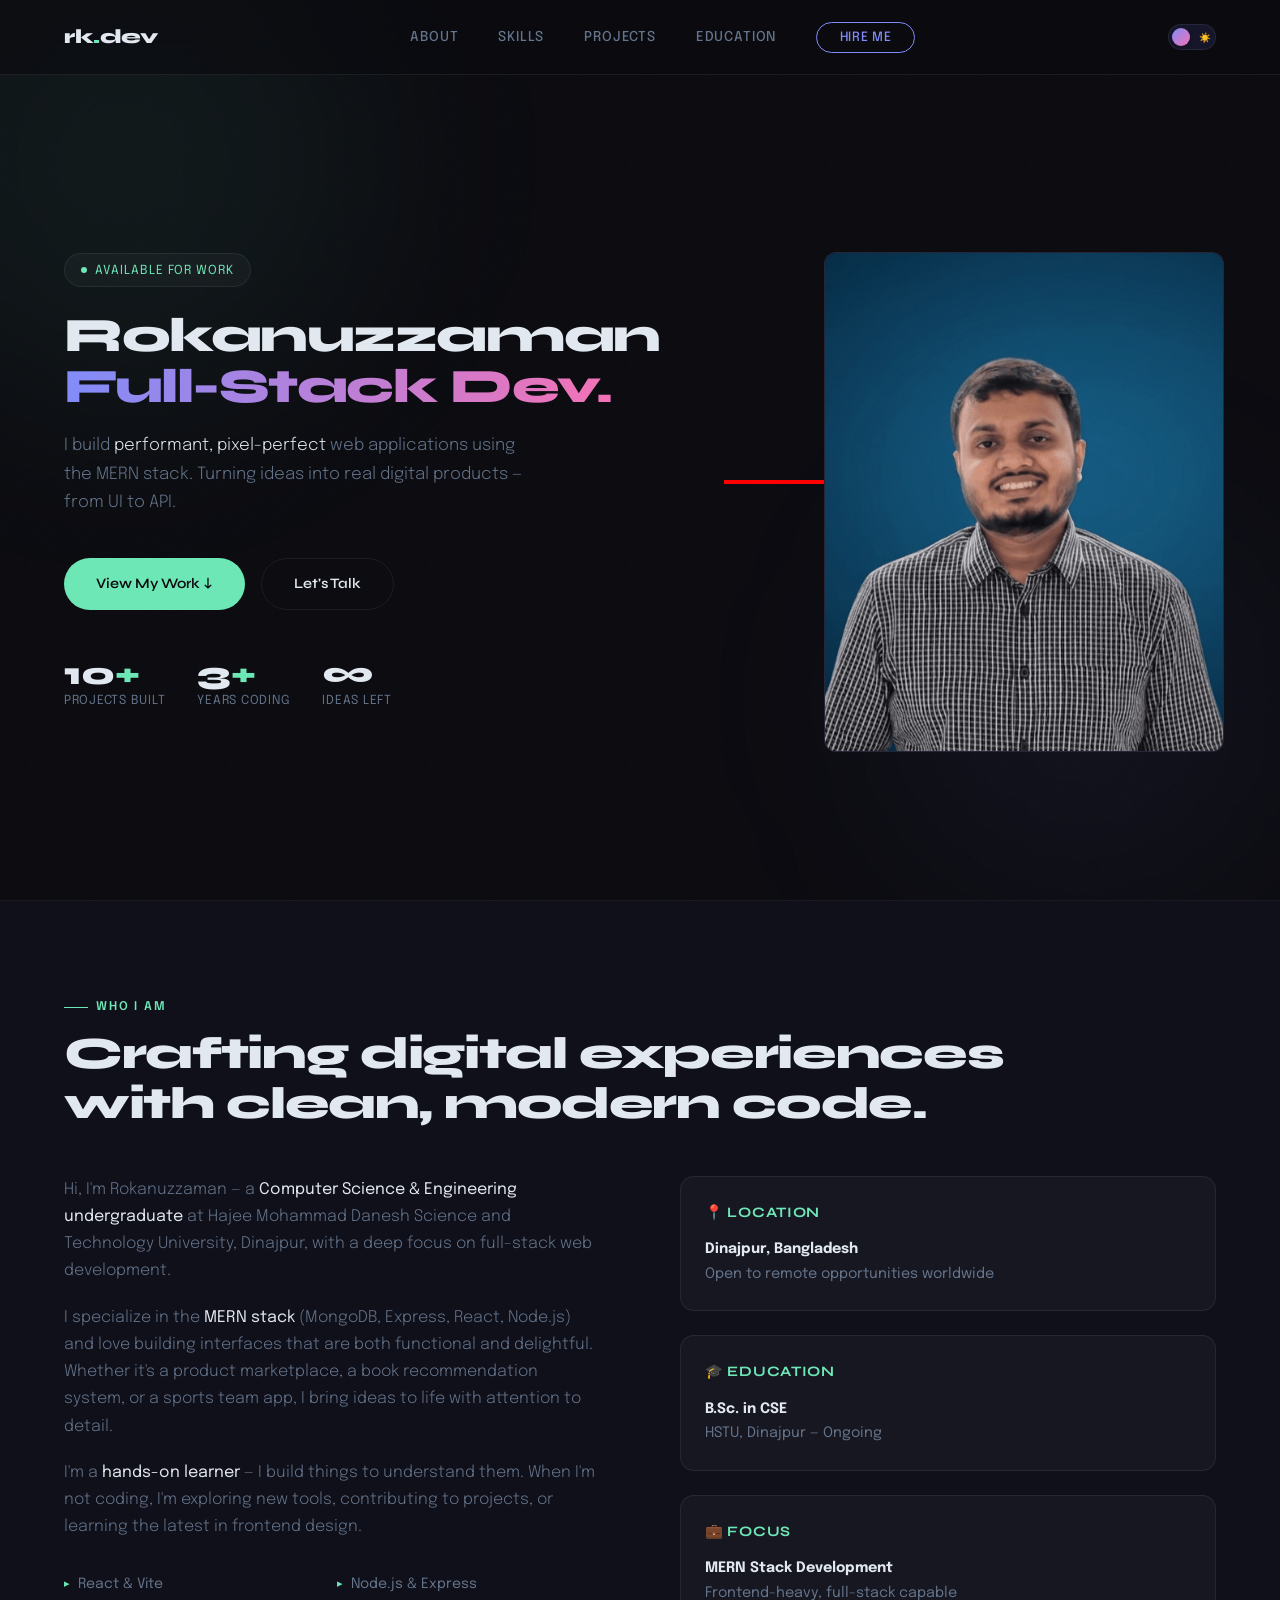
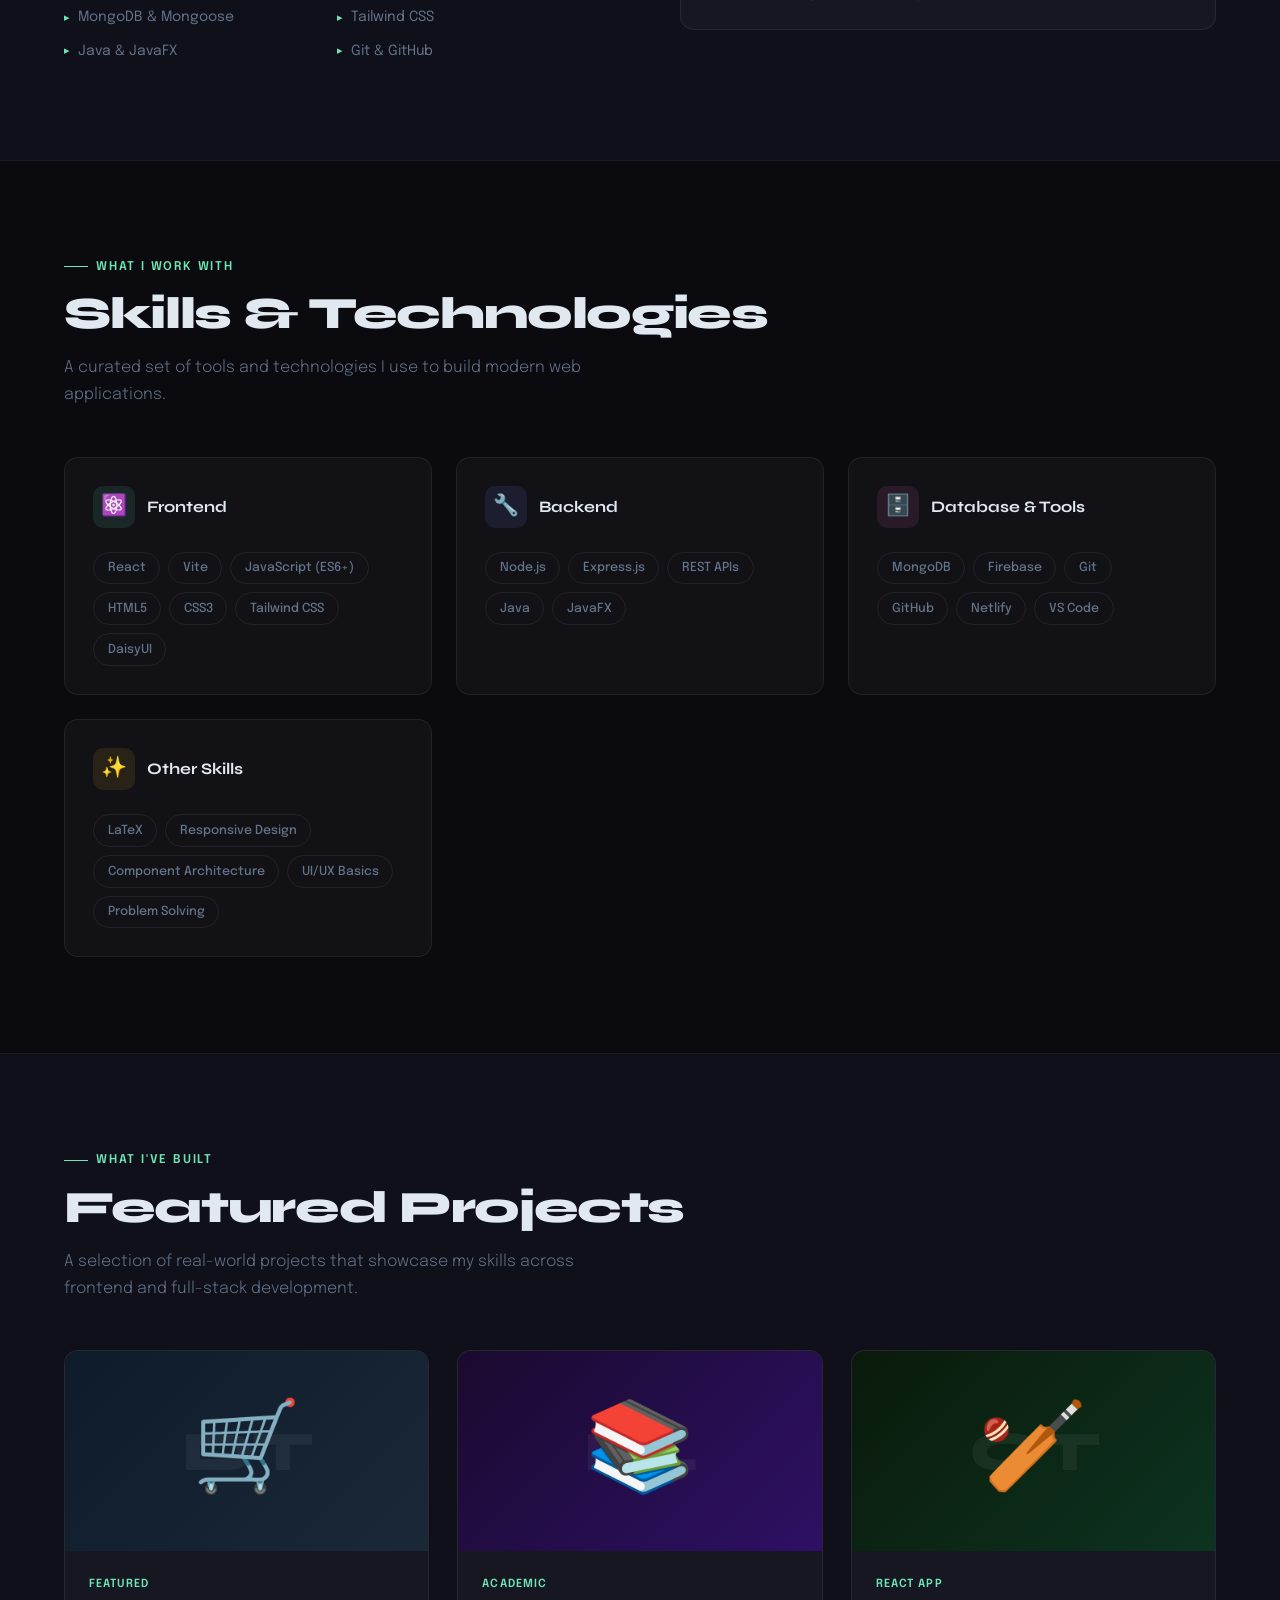
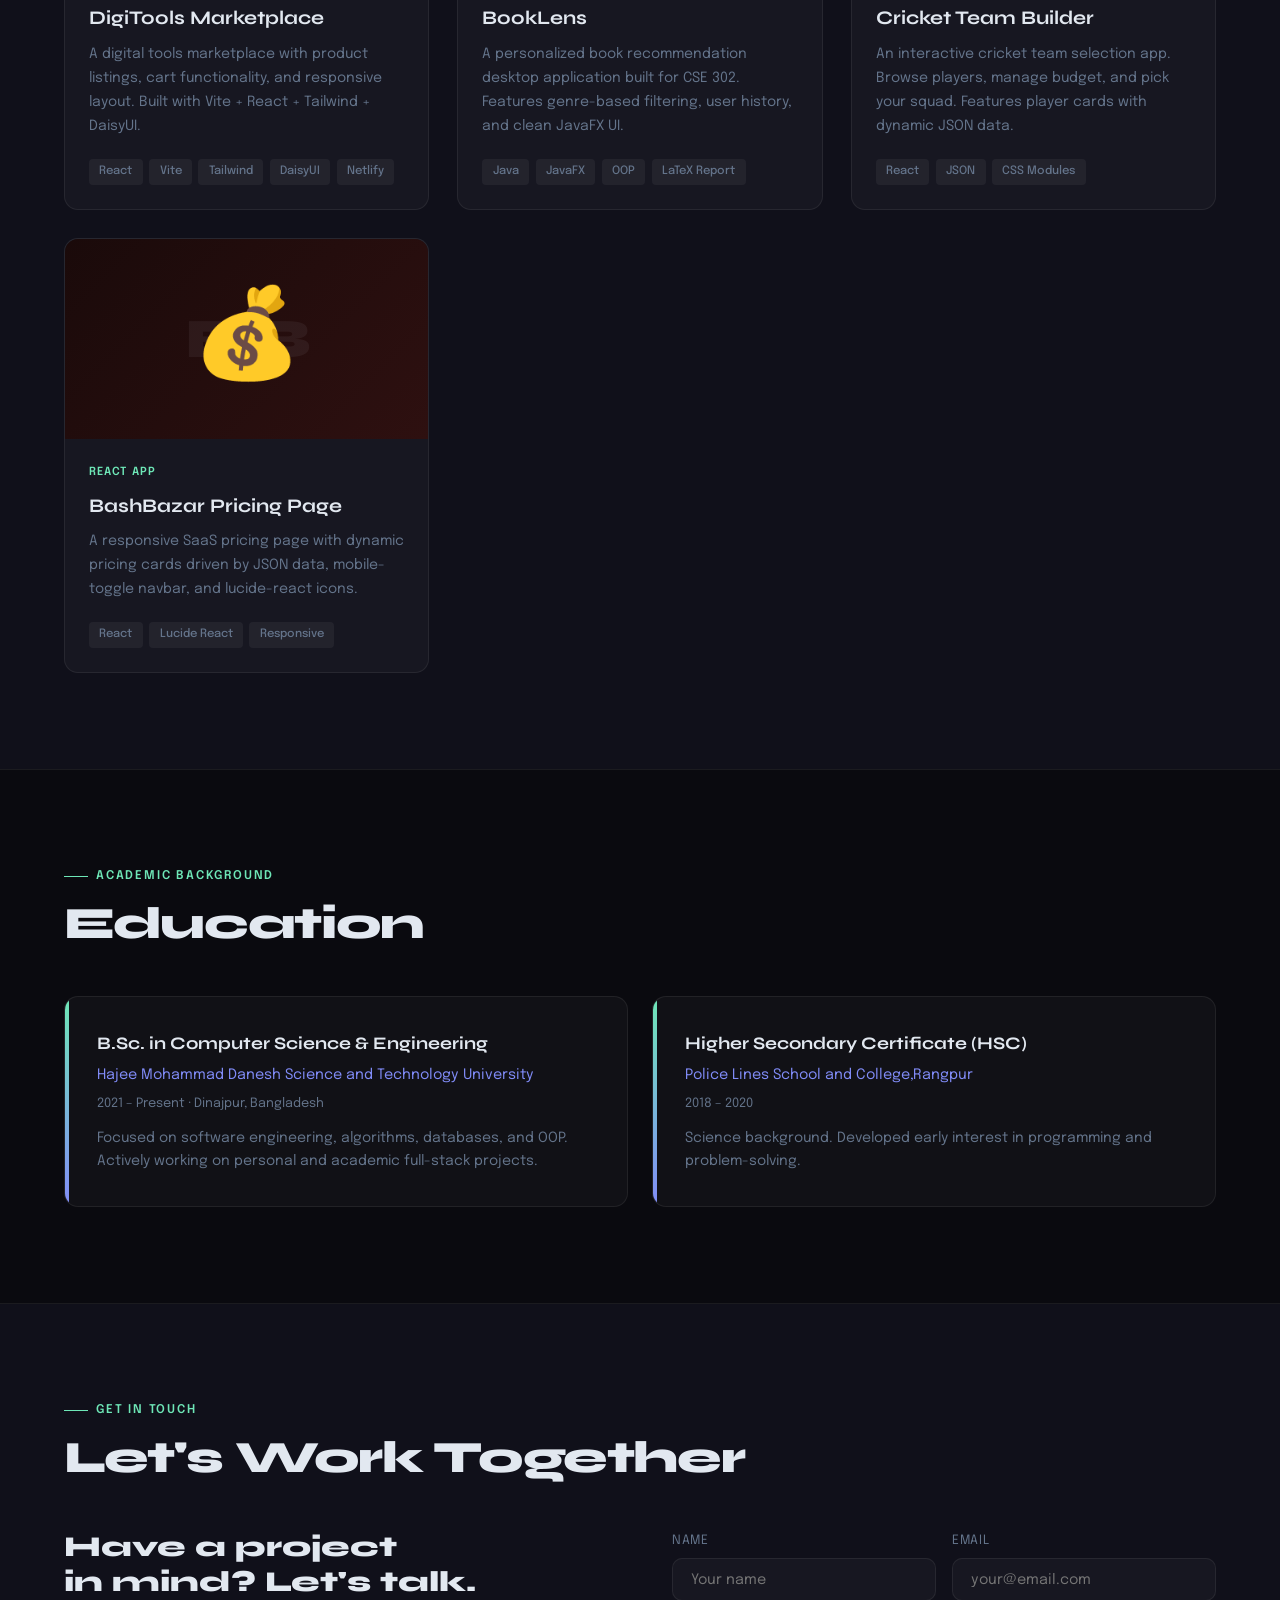
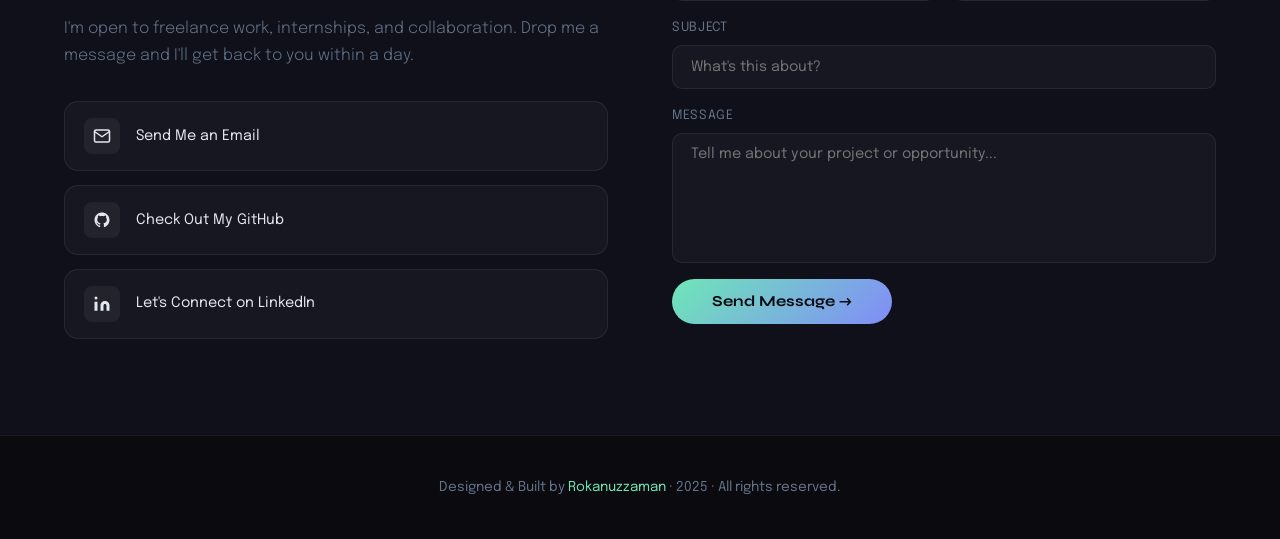
==== index.html @ 0a0a61f9 "project card update and implement live link" ====
<!DOCTYPE html>
<html lang="en">

<head>
  <meta charset="UTF-8" />
  <meta name="viewport" content="width=device-width, initial-scale=1.0" />
  <title>Rokanuzzaman | Full-Stack Developer</title>
  <link
    href="https://fonts.googleapis.com/css2?family=Syne:wght@400;600;700;800&family=Epilogue:ital,wght@0,300;0,400;0,500;1,300&display=swap"
    rel="stylesheet" />
  <link rel="stylesheet" href="./style/style.css">

</head>

<body>


  <!-- NAV -->
  <nav id="nav">
    <div class="logo">rk<span>.</span>dev</div>
    <ul class="nav-links">
      <li><a href="#about">About</a></li>
      <li><a href="#skills">Skills</a></li>
      <li><a href="#projects">Projects</a></li>
      <li><a href="#education">Education</a></li>
      <li><a href="#contact" class="nav-cta">Hire Me</a></li>
    </ul>
    <div style="display:flex;align-items:center;gap:1rem;">
      <button id="themeToggle" title="Toggle theme" aria-label="Toggle light/dark theme">
        <span class="toggle-icon moon">🌙</span>
        <span class="toggle-icon sun">☀️</span>
        <span class="toggle-thumb"></span>
      </button>
      <div class="hamburger" id="hamburger">
        <span></span><span></span><span></span>
      </div>
    </div>
  </nav>

  <!-- MOBILE MENU -->
  <div class="mobile-menu" id="mobileMenu">
    <a href="#about" class="menu-link">About</a>
    <a href="#skills" class="menu-link">Skills</a>
    <a href="#projects" class="menu-link">Projects</a>
    <a href="#education" class="menu-link">Education</a>
    <a href="#contact" class="menu-link">Contact</a>
  </div>

  <!-- HERO -->
  <section id="hero">
    <div class="glow glow-1"></div>
    <div class="glow glow-2"></div>
    <div class="hero-grid">
      <div class="hero-content">
        <div class="hero-tag"><span class="dot"></span> Available for Work</div>
        <h1 class="hero-name">
          Rokanuzzaman<br>
          <span class="line2">Full-Stack Dev.</span>
        </h1>
        <p class="hero-sub">
          I build <em>performant, pixel-perfect</em> web applications using the MERN stack.
          Turning ideas into real digital products — from UI to API.
        </p>
        <div class="hero-actions">
          <a href="#projects" class="btn btn-primary">View My Work ↓</a>
          <a href="#contact" class="btn btn-outline">Let's Talk</a>
        </div>
        <div class="hero-stats">
          <div class="stat">
            <div class="stat-num">10<span>+</span></div>
            <div class="stat-label">Projects Built</div>
          </div>
          <div class="stat">
            <div class="stat-num">3<span>+</span></div>
            <div class="stat-label">Years Coding</div>
          </div>
          <div class="stat">
            <div class="stat-num">∞</div>
            <div class="stat-label">Ideas Left</div>
          </div>
        </div>
      </div>

      <div class="hero-visual" style="border: 2px solid red; ">
        <div class="hero-badge"
          style="animation:float 3s .5s ease-in-out infinite; padding:0; overflow:hidden; width:400px; height:500px;">
          <img style="width:100%; height:100%; object-fit:cover; display:block;" src="./image/Gitprofile (4).png"
            alt="My photo">
        </div>
      </div>
  </section>
  <div class="divider"></div>

  <!-- ABOUT -->
  <section id="about">
    <div class="section-inner">
      <div class="section-label">Who I Am</div>
      <h2 class="section-title">Crafting digital experiences<br>with clean, modern code.</h2>
      <div class="about-grid reveal">
        <div class="about-text">
          <p>
            Hi, I'm Rokanuzzaman — a <em>Computer Science & Engineering undergraduate</em> at Hajee Mohammad Danesh
            Science and Technology University, Dinajpur, with a deep focus on full-stack web development.
          </p>
          <p>
            I specialize in the <em>MERN stack</em> (MongoDB, Express, React, Node.js) and love building interfaces that
            are both functional and delightful. Whether it's a product marketplace, a book recommendation system, or a
            sports team app, I bring ideas to life with attention to detail.
          </p>
          <p>
            I'm a <em>hands-on learner</em> — I build things to understand them. When I'm not coding, I'm exploring new
            tools, contributing to projects, or learning the latest in frontend design.
          </p>
          <ul class="about-list">
            <li>React & Vite</li>
            <li>Node.js & Express</li>
            <li>MongoDB & Mongoose</li>
            <li>Tailwind CSS</li>
            <li>Java & JavaFX</li>
            <li>Git & GitHub</li>
          </ul>
        </div>
        <div class="about-right">
          <div class="info-card">
            <h4>📍 Location</h4>
            <p><strong>Dinajpur, Bangladesh</strong><br>Open to remote opportunities worldwide</p>
          </div>
          <div class="info-card">
            <h4>🎓 Education</h4>
            <p><strong>B.Sc. in CSE</strong><br>HSTU, Dinajpur — Ongoing</p>
          </div>
          <div class="info-card">
            <h4>💼 Focus</h4>
            <p><strong>MERN Stack Development</strong><br>Frontend-heavy, full-stack capable</p>
          </div>
        </div>
      </div>
    </div>
  </section>
  <div class="divider"></div>

  <!-- SKILLS -->
  <section id="skills">
    <div class="section-inner">
      <div class="section-label">What I Work With</div>
      <h2 class="section-title">Skills & Technologies</h2>
      <p class="section-desc">A curated set of tools and technologies I use to build modern web applications.</p>
      <div class="skills-grid reveal">
        <div class="skill-group">
          <div class="skill-group-head">
            <div class="skill-icon" style="background:rgba(110,231,183,.1)">⚛️</div>
            <h3>Frontend</h3>
          </div>
          <div class="skill-tags">
            <span class="skill-tag">React</span>
            <span class="skill-tag">Vite</span>
            <span class="skill-tag">JavaScript (ES6+)</span>
            <span class="skill-tag">HTML5</span>
            <span class="skill-tag">CSS3</span>
            <span class="skill-tag">Tailwind CSS</span>
            <span class="skill-tag">DaisyUI</span>
          </div>
        </div>
        <div class="skill-group">
          <div class="skill-group-head">
            <div class="skill-icon" style="background:rgba(129,140,248,.1)">🔧</div>
            <h3>Backend</h3>
          </div>
          <div class="skill-tags">
            <span class="skill-tag">Node.js</span>
            <span class="skill-tag">Express.js</span>
            <span class="skill-tag">REST APIs</span>
            <span class="skill-tag">Java</span>
            <span class="skill-tag">JavaFX</span>
          </div>
        </div>
        <div class="skill-group">
          <div class="skill-group-head">
            <div class="skill-icon" style="background:rgba(244,114,182,.1)">🗄️</div>
            <h3>Database & Tools</h3>
          </div>
          <div class="skill-tags">
            <span class="skill-tag">MongoDB</span>
            <span class="skill-tag">Firebase</span>
            <span class="skill-tag">Git</span>
            <span class="skill-tag">GitHub</span>
            <span class="skill-tag">Netlify</span>
            <span class="skill-tag">VS Code</span>
          </div>
        </div>
        <div class="skill-group">
          <div class="skill-group-head">
            <div class="skill-icon" style="background:rgba(251,191,36,.1)">✨</div>
            <h3>Other Skills</h3>
          </div>
          <div class="skill-tags">
            <span class="skill-tag">LaTeX</span>
            <span class="skill-tag">Responsive Design</span>
            <span class="skill-tag">Component Architecture</span>
            <span class="skill-tag">UI/UX Basics</span>
            <span class="skill-tag">Problem Solving</span>
          </div>
        </div>
      </div>
    </div>
  </section>
  <div class="divider"></div>

  <!-- PROJECTS -->
  <section id="projects">
    <div class="section-inner">
      <div class="section-label">What I've Built</div>
      <h2 class="section-title">Featured Projects</h2>
      <p class="section-desc">A selection of real-world projects that showcase my skills across frontend and full-stack
        development.</p>
      <div class="projects-grid reveal">

        <div class="project-card">
          <div class="project-thumb" style="background:linear-gradient(135deg,#0d1b2a,#1b2838)">
            <span class="thumb-label">DT</span>
            <span class="thumb-icon">🛒</span>
            <div class="project-overlay">
              <a href="https://digitool-platform-react-app.netlify.app/" class="overlay-btn ob-demo">Live Demo</a>
              <a href="https://github.com/rokan45/digital-tools-react-app" class="overlay-btn ob-code">GitHub Repo</a>
            </div>
          </div>
          <div class="project-body">
            <div class="project-badge">Featured</div>
            <h3 class="project-title">DigiTools Marketplace</h3>
            <p class="project-desc">A digital tools marketplace with product listings, cart functionality, and
              responsive layout. Built with Vite + React + Tailwind + DaisyUI.</p>
            <div class="project-stack">
              <span class="stack-tag">React</span>
              <span class="stack-tag">Vite</span>
              <span class="stack-tag">Tailwind</span>
              <span class="stack-tag">DaisyUI</span>
              <span class="stack-tag">Netlify</span>
            </div>
          </div>
        </div>

        <div class="project-card">
          <div class="project-thumb" style="background:linear-gradient(135deg,#1a0a2e,#2e1065)">
            <span class="thumb-label">BL</span>
            <span class="thumb-icon">📚</span>
            <div class="project-overlay">
              <a href="#" class="overlay-btn ob-demo">Live Demo</a>
              <a href="https://github.com/rokan45/digital-tools-react-app" class="overlay-btn ob-code">GitHub Repo</a>
            </div>
          </div>
          <div class="project-body">
            <div class="project-badge">Academic</div>
            <h3 class="project-title">BookLens</h3>
            <p class="project-desc">A personalized book recommendation desktop application built for CSE 302. Features
              genre-based filtering, user history, and clean JavaFX UI.</p>
            <div class="project-stack">
              <span class="stack-tag">Java</span>
              <span class="stack-tag">JavaFX</span>
              <span class="stack-tag">OOP</span>
              <span class="stack-tag">LaTeX Report</span>
            </div>
          </div>
        </div>

        <div class="project-card">
          <div class="project-thumb" style="background:linear-gradient(135deg,#0a1a0a,#0d3321)">
            <span class="thumb-label">CT</span>
            <span class="thumb-icon">🏏</span>
            <div class="project-overlay">
              <a href="#" class="overlay-btn ob-demo">Live Demo</a>
              <a href="#" class="overlay-btn ob-code">GitHub</a>
            </div>
          </div>
          <div class="project-body">
            <div class="project-badge">React App</div>
            <h3 class="project-title">Cricket Team Builder</h3>
            <p class="project-desc">An interactive cricket team selection app. Browse players, manage budget, and pick
              your squad. Features player cards with dynamic JSON data.</p>
            <div class="project-stack">
              <span class="stack-tag">React</span>
              <span class="stack-tag">JSON</span>
              <span class="stack-tag">CSS Modules</span>
            </div>
          </div>
        </div>

        <div class="project-card">
          <div class="project-thumb" style="background:linear-gradient(135deg,#1a0a0a,#2e1010)">
            <span class="thumb-label">BB</span>
            <span class="thumb-icon">💰</span>
            <div class="project-overlay">
              <a href="#" class="overlay-btn ob-demo">Live Demo</a>
              <a href="#" class="overlay-btn ob-code">GitHub</a>
            </div>
          </div>
          <div class="project-body">
            <div class="project-badge">React App</div>
            <h3 class="project-title">BashBazar Pricing Page</h3>
            <p class="project-desc">A responsive SaaS pricing page with dynamic pricing cards driven by JSON data,
              mobile-toggle navbar, and lucide-react icons.</p>
            <div class="project-stack">
              <span class="stack-tag">React</span>
              <span class="stack-tag">Lucide React</span>
              <span class="stack-tag">Responsive</span>
            </div>
          </div>
        </div>

      </div>
    </div>
  </section>
  <div class="divider"></div>

  <!-- EDUCATION -->
  <section id="education">
    <div class="section-inner">
      <div class="section-label">Academic Background</div>
      <h2 class="section-title">Education</h2>
      <div class="edu-grid reveal">
        <div class="edu-card">
          <div class="edu-degree">B.Sc. in Computer Science & Engineering</div>
          <div class="edu-institution">Hajee Mohammad Danesh Science and Technology University</div>
          <div class="edu-period">2021 – Present · Dinajpur, Bangladesh</div>
          <div class="edu-detail">Focused on software engineering, algorithms, databases, and OOP. Actively working on
            personal and academic full-stack projects.</div>
        </div>
        <div class="edu-card">
          <div class="edu-degree">Higher Secondary Certificate (HSC)</div>
          <div class="edu-institution">Police Lines School and College,Rangpur</div>
          <div class="edu-period">2018 – 2020</div>
          <div class="edu-detail">Science background. Developed early interest in programming and problem-solving.</div>
        </div>
      </div>
    </div>
  </section>
  <div class="divider"></div>

  <!-- CONTACT -->
  <section id="contact">
    <div class="section-inner">
      <div class="section-label">Get In Touch</div>
      <h2 class="section-title">Let's Work Together</h2>
      <div class="contact-wrap reveal">
        <div class="contact-left">
          <h3>Have a project<br>in mind? Let's talk.</h3>
          <p>I'm open to freelance work, internships, and collaboration. Drop me a message and I'll get back to you
            within a day.</p>
          <div class="contact-links">

            <a href="https://mail.google.com/mail/?view=cm&to=rokanuzzaman4567@gmail.com" class="contact-link"
              target="_blank">
              <span class="cl-icon">
                <svg width="18" height="18" viewBox="0 0 24 24" fill="none" xmlns="http://www.w3.org/2000/svg">
                  <path d="M20 4H4C2.9 4 2 4.9 2 6V18C2 19.1 2.9 20 4 20H20C21.1 20 22 19.1 22 18V6C22 4.9 21.1 4 20 4Z"
                    stroke="currentColor" stroke-width="2" stroke-linecap="round" stroke-linejoin="round" />
                  <path d="M22 6L12 13L2 6" stroke="currentColor" stroke-width="2" stroke-linecap="round"
                    stroke-linejoin="round" />
                </svg>
              </span>
              Send Me an Email
            </a>

            <a href="https://github.com/rokan45" class="contact-link" target="_blank">
              <span class="cl-icon">
                <svg width="18" height="18" viewBox="0 0 24 24" fill="currentColor" xmlns="http://www.w3.org/2000/svg">
                  <path
                    d="M12 2C6.477 2 2 6.477 2 12C2 16.418 4.865 20.166 8.839 21.489C9.339 21.581 9.521 21.278 9.521 21.017C9.521 20.782 9.512 20.082 9.508 19.158C6.726 19.763 6.139 17.831 6.139 17.831C5.685 16.671 5.029 16.369 5.029 16.369C4.121 15.748 5.098 15.761 5.098 15.761C6.101 15.831 6.629 16.79 6.629 16.79C7.521 18.31 8.97 17.866 9.539 17.613C9.629 16.963 9.889 16.52 10.175 16.27C7.955 16.017 5.619 15.153 5.619 11.388C5.619 10.292 6.009 9.397 6.649 8.695C6.546 8.442 6.203 7.424 6.747 6.047C6.747 6.047 7.587 5.778 9.497 7.072C10.31 6.85 11.16 6.739 12.01 6.735C12.86 6.739 13.71 6.85 14.523 7.072C16.431 5.778 17.269 6.047 17.269 6.047C17.815 7.424 17.472 8.442 17.369 8.695C18.011 9.397 18.399 10.292 18.399 11.388C18.399 15.163 16.059 16.014 13.833 16.261C14.192 16.57 14.512 17.181 14.512 18.112C14.512 19.446 14.499 20.526 14.499 21.017C14.499 21.281 14.679 21.587 15.186 21.487C19.157 20.162 22 16.416 22 12C22 6.477 17.523 2 12 2Z" />
                </svg>
              </span>
              Check Out My GitHub
            </a>

            <a href="https://linkedin.com/in/rokan45" class="contact-link" target="_blank">
              <span class="cl-icon">
                <svg width="18" height="18" viewBox="0 0 24 24" fill="currentColor" xmlns="http://www.w3.org/2000/svg">
                  <path
                    d="M16 8C17.5913 8 19.1174 8.63214 20.2426 9.75736C21.3679 10.8826 22 12.4087 22 14V21H18V14C18 13.4696 17.7893 12.9609 17.4142 12.5858C17.0391 12.2107 16.5304 12 16 12C15.4696 12 14.9609 12.2107 14.5858 12.5858C14.2107 12.9609 14 13.4696 14 14V21H10V14C10 12.4087 10.6321 10.8826 11.7574 9.75736C12.8826 8.63214 14.4087 8 16 8Z" />
                  <path d="M6 9H2V21H6V9Z" />
                  <circle cx="4" cy="4" r="2" />
                </svg>
              </span>
              Let's Connect on LinkedIn
            </a>

          </div>
        </div>
        <form class="contact-form" onsubmit="handleSubmit(event)">
          <div class="form-row">
            <div class="form-group">
              <label>Name</label>
              <input type="text" placeholder="Your name" required />
            </div>
            <div class="form-group">
              <label>Email</label>
              <input type="email" placeholder="your@email.com" required />
            </div>
          </div>
          <div class="form-group">
            <label>Subject</label>
            <input type="text" placeholder="What's this about?" />
          </div>
          <div class="form-group">
            <label>Message</label>
            <textarea placeholder="Tell me about your project or opportunity..."></textarea>
          </div>
          <button type="submit" class="btn-send">Send Message →</button>
        </form>
      </div>
    </div>
  </section>

  <!-- FOOTER -->
  <footer>
    <p>Designed & Built by <a href="#">Rokanuzzaman</a> · 2025 · All rights reserved.</p>
  </footer>

  <!-- Scroll to top -->
  <button id="scrollTop" onclick="window.scrollTo({top:0,behavior:'smooth'})">↑</button>

  <script>
    // Theme toggle
    const html = document.documentElement;
    const toggleBtn = document.getElementById('themeToggle');
    const saved = localStorage.getItem('theme') || 'dark';
    html.setAttribute('data-theme', saved);

    toggleBtn.addEventListener('click', () => {
      const current = html.getAttribute('data-theme');
      const next = current === 'dark' ? 'light' : 'dark';
      html.setAttribute('data-theme', next);
      localStorage.setItem('theme', next);
    });

    // Custom cursor
    const cursor = document.getElementById('cursor');
    const ring = document.getElementById('cursor-ring');
    document.addEventListener('mousemove', e => {
      cursor.style.left = e.clientX + 'px';
      cursor.style.top = e.clientY + 'px';
      ring.style.left = e.clientX + 'px';
      ring.style.top = e.clientY + 'px';
    });
    document.querySelectorAll('a,button,.project-card,.skill-group').forEach(el => {
      el.addEventListener('mouseenter', () => {
        cursor.style.width = '20px'; cursor.style.height = '20px';
        ring.style.width = '50px'; ring.style.height = '50px';
      });
      el.addEventListener('mouseleave', () => {
        cursor.style.width = '10px'; cursor.style.height = '10px';
        ring.style.width = '36px'; ring.style.height = '36px';
      });
    });

    // Nav scroll
    window.addEventListener('scroll', () => {
      document.getElementById('nav').classList.toggle('scrolled', scrollY > 60);
      document.getElementById('scrollTop').classList.toggle('visible', scrollY > 400);
    });

    // Hamburger
    const ham = document.getElementById('hamburger');
    const menu = document.getElementById('mobileMenu');
    ham.addEventListener('click', () => {
      ham.classList.toggle('active');
      menu.classList.toggle('open');
    });
    document.querySelectorAll('.menu-link').forEach(a => {
      a.addEventListener('click', () => { ham.classList.remove('active'); menu.classList.remove('open'); });
    });

    // Scroll reveal
    const observer = new IntersectionObserver(entries => {
      entries.forEach(e => { if (e.isIntersecting) e.target.classList.add('visible'); });
    }, { threshold: .12 });
    document.querySelectorAll('.reveal').forEach(el => observer.observe(el));

    // Form
    function handleSubmit(e) {
      e.preventDefault();
      const btn = e.target.querySelector('.btn-send');
      btn.textContent = '✓ Message Sent!';
      btn.style.background = 'var(--accent)';
      setTimeout(() => { btn.textContent = 'Send Message →'; btn.style.background = ''; e.target.reset(); }, 3000);
    }
  </script>
</body>

</html>
---- style/style.css ----
/* ── RESET & TOKENS ─────────────────────────────── */
  *, *::before, *::after { margin:0; padding:0; box-sizing:border-box; }
  :root {
    --bg:        #0a0a0f;
    --bg2:       #10101a;
    --bg3:       #16162a;
    --line:      rgba(255,255,255,.07);
    --accent:    #6ee7b7;
    --accent2:   #818cf8;
    --accent3:   #f472b6;
    --text:      #e2e8f0;
    --muted:     #64748b;
    --card:      rgba(255,255,255,.03);
    --nav-bg:    rgba(10,10,15,.6);
    --radius:    14px;
    --ff-head:   'Syne', sans-serif;
    --ff-body:   'Epilogue', sans-serif;
  }
  /* ── LIGHT THEME ────────────────────────────────── */
  [data-theme="light"] {
    --bg:        #f4f6fb;
    --bg2:       #eaecf4;
    --bg3:       #c4c9e3;
    --line:      rgba(0,0,0,.08);
    --accent:    #059669;
    --accent2:   #4f46e5;
    --accent3:   #db2777;
    --text:      #0f172a;
    --muted:     #64748b;
    --card:      rgba(255,255,255,.7);
    --nav-bg:    rgba(244,246,251,.75);
  }
  html { scroll-behavior: smooth; }
  body {
    background: var(--bg);
    color: var(--text);
    font-family: var(--ff-body);
    font-size: 16px;
    line-height: 1.7;
    overflow-x: hidden;
    transition: background .35s ease, color .35s ease;
  }
  a { color: inherit; text-decoration: none; }
  img { max-width: 100%; display: block; }
  ul { list-style: none; }

  /* ── NOISE OVERLAY ──────────────────────────────── */
  body::before {
    content:'';
    position:fixed; inset:0; z-index:0; pointer-events:none;
    opacity:.035;
    background-image: url("data:image/svg+xml,%3Csvg viewBox='0 0 200 200' xmlns='http://www.w3.org/2000/svg'%3E%3Cfilter id='n'%3E%3CfeTurbulence type='fractalNoise' baseFrequency='0.9' numOctaves='4' stitchTiles='stitch'/%3E%3C/filter%3E%3Crect width='100%25' height='100%25' filter='url(%23n)'/%3E%3C/svg%3E");
    background-size: 200px 200px;
  }

  /* ── SCROLLBAR ──────────────────────────────────── */
  ::-webkit-scrollbar { width:5px; }
  ::-webkit-scrollbar-track { background:var(--bg); }
  ::-webkit-scrollbar-thumb { background:var(--accent2); border-radius:99px; }

  /* ── NAV ────────────────────────────────────────── */
  nav {
    position: fixed; top:0; left:0; right:0; z-index:100;
    display: flex; align-items:center; justify-content:space-between;
    padding: 1.25rem 5%;
    backdrop-filter: blur(18px);
    background: var(--nav-bg);
    border-bottom: 1px solid var(--line);
    transition: padding .3s;
  }
  nav.scrolled { padding: .85rem 5%; }
  .logo {
    font-family: var(--ff-head);
    font-size: 1.25rem;
    font-weight: 800;
    letter-spacing: -.02em;
  }
  .logo span { color: var(--accent); }
  .nav-links { display:flex; gap:2.5rem; align-items:center; }
  .nav-links a {
    font-size:.85rem; font-weight:500; letter-spacing:.06em;
    text-transform:uppercase; color:var(--muted);
    transition: color .2s;
    position: relative;
  }
  .nav-links a::after {
    content:''; position:absolute; bottom:-4px; left:0;
    width:0; height:1.5px; background:var(--accent);
    transition: width .25s;
  }
  .nav-links a:hover { color:var(--text); }
  .nav-links a:hover::after { width:100%; }
  .nav-cta {
    padding:.5rem 1.4rem; border-radius:99px;
    border:1px solid var(--accent2);
    color: var(--accent2) !important;
    font-size:.8rem !important;
    transition: background .2s, color .2s !important;
  }
  .nav-cta:hover { background:var(--accent2); color:var(--bg) !important; }
  .nav-cta::after { display:none !important; }
  .hamburger { display:none; flex-direction:column; gap:5px; cursor:pointer; }
  .hamburger span {
    width:24px; height:2px; background:var(--text); border-radius:2px;
    transition: .3s;
  }

  /* ── HERO ───────────────────────────────────────── */
  #hero {
    min-height: 100vh;
    display: flex; align-items: center;
    padding: 8rem 5% 4rem;
    position: relative; overflow: hidden;
  }
  .hero-grid {
    display: grid; grid-template-columns: 1fr 1fr;
    gap: 4rem; align-items: center;
    width: 100%; max-width: 1200px; margin: 0 auto;
  }
  .hero-tag {
    display:inline-flex; align-items:center; gap:.5rem;
    padding:.35rem 1rem; border-radius:99px;
    border:1px solid var(--line);
    background:var(--card);
    font-size:.78rem; letter-spacing:.08em; text-transform:uppercase;
    color:var(--accent); margin-bottom:1.5rem;
    animation: fadeUp .6s ease both;
  }
  .hero-tag .dot {
    width:6px; height:6px; border-radius:50%;
    background:var(--accent);
    animation: pulse 1.5s infinite;
  }
  .hero-name {
    font-family: var(--ff-head);
    font-size: clamp(2rem, 5.5vw, 3rem);
    font-weight: 800; line-height: 1.05;
    letter-spacing: -.03em;
    animation: fadeUp .6s .1s ease both;
  }
  .hero-name .line2 {
    background: linear-gradient(90deg, var(--accent2), var(--accent3));
    -webkit-background-clip: text; -webkit-text-fill-color: transparent;
    background-clip: text;
  }
  .hero-sub {
    font-size: 1.05rem; color: var(--muted); margin: 1.25rem 0 2.5rem;
    max-width: 480px; font-weight:300;
    animation: fadeUp .6s .2s ease both;
  }
  .hero-sub em { color:var(--text); font-style:normal; }
  .hero-actions {
    display:flex; gap:1rem; flex-wrap:wrap;
    animation: fadeUp .6s .3s ease both;
  }
  .btn {
    display:inline-flex; align-items:center; gap:.5rem;
    padding:.8rem 2rem; border-radius:99px;
    font-family:var(--ff-head); font-size:.9rem; font-weight:600;
    cursor:pointer; transition:.25s; border:none;
  }
  .btn-primary {
    background:var(--accent); color:#0a0a0f;
  }
  .btn-primary:hover { filter:brightness(1.1); transform:translateY(-2px); }
  .btn-outline {
    background:transparent; color:var(--text);
    border:1px solid var(--line);
  }
  .btn-outline:hover { border-color:var(--accent2); color:var(--accent2); transform:translateY(-2px); }
  .hero-stats {
    display:flex; gap:2rem; margin-top:3rem;
    animation: fadeUp .6s .4s ease both;
  }
 
  .stat-num {
    font-family:var(--ff-head); font-size:2rem; font-weight:800;
    color:var(--text); line-height:1;
  }
  .stat-num span { color:var(--accent); }
  .stat-label { font-size:.78rem; color:var(--muted); text-transform:uppercase; letter-spacing:.06em; }

  /* Hero visual */
  .hero-visual {
    position:relative; display:flex; justify-content:center; align-items:center;
    animation: fadeUp .6s .15s ease both;
  }
 
  .hero-badge {
    position:absolute; top: -230px; right:-10px;
    background:var(--bg3); border:1px solid var(--line);
    border-radius:12px; padding:.75rem 1.1rem;
    display:flex; align-items:center; gap:.6rem;
    font-size:.8rem; white-space:nowrap;
    backdrop-filter:blur(10px); 
    animation: float 3s ease-in-out infinite;
  }
  .hero-badge .icon { font-size:1.2rem; }
  .hero-badge2 {
    position:absolute; top:50px; left:30px;
    animation-delay:.5s !important;
  }

  /* ── BG GLOW ────────────────────────────────────── */
  .glow {
    position:absolute; border-radius:50%; filter:blur(100px);
    pointer-events:none; z-index:-1;
  }
  .glow-1 { width:500px; height:500px; background:rgba(110,231,183,.06); top:-10%; left:-10%; }
  .glow-2 { width:400px; height:400px; background:rgba(129,140,248,.06); bottom:0; right:0; }

  /* ── SECTION BASE ───────────────────────────────── */
  section { padding: 6rem 5%; position:relative; z-index:1; }
  .section-inner { max-width:1200px; margin:0 auto; }
  .section-label {
    font-size:.75rem; letter-spacing:.15em; text-transform:uppercase;
    color:var(--accent); font-weight:600; margin-bottom:.75rem;
    display:flex; align-items:center; gap:.5rem;
  }
  .section-label::before { content:''; width:24px; height:1px; background:var(--accent); }
  .section-title {
    font-family:var(--ff-head); font-size:clamp(1.8rem,3.5vw,2.8rem);
    font-weight:800; letter-spacing:-.03em; line-height:1.1;
    margin-bottom:1rem;
  }
  .section-desc { color:var(--muted); max-width:520px; font-weight:300; }

  .divider {
    width:100%; height:1px; background:var(--line);
    margin:0; position:relative; z-index:1;
  }

  /* ── ABOUT ──────────────────────────────────────── */
  #about { background:var(--bg2); }
  .about-grid {
    display:grid; grid-template-columns:1fr 1fr;
    gap:5rem; align-items:start; margin-top:3rem;
  }
  .about-text p { color:var(--muted); font-weight:300; margin-bottom:1.2rem; }
  .about-text p em { color:var(--text); font-style:normal; font-weight:400; }
  .about-list { margin-top:2rem; display:grid; grid-template-columns:1fr 1fr; gap:.6rem; }
  .about-list li {
    font-size:.88rem; color:var(--muted);
    display:flex; align-items:center; gap:.5rem;
  }
  .about-list li::before { content:'▸'; color:var(--accent); font-size:.7rem; }
  .about-right { display:flex; flex-direction:column; gap:1.5rem; }
  .info-card {
    background:var(--card); border:1px solid var(--line); border-radius:var(--radius);
    padding:1.5rem; transition:.25s;
  }
  .info-card:hover { border-color:rgba(110,231,183,.3); transform:translateY(-2px); }
  .info-card h4 {
    font-family:var(--ff-head); font-size:.9rem; font-weight:700;
    letter-spacing:.05em; text-transform:uppercase; color:var(--accent); margin-bottom:.75rem;
  }
  .info-card p { font-size:.9rem; color:var(--muted); }
  .info-card p strong { color:var(--text); }

  /* ── SKILLS ─────────────────────────────────────── */
  .skills-grid {
    display:grid; grid-template-columns: repeat(auto-fill, minmax(280px,1fr));
    gap:1.5rem; margin-top:3rem;
  }
  .skill-group {
    background:var(--card); border:1px solid var(--line); border-radius:var(--radius);
    padding:1.75rem; transition:.25s;
  }
  .skill-group:hover { border-color:rgba(129,140,248,.3); transform:translateY(-3px); }
  .skill-group-head {
    display:flex; align-items:center; gap:.75rem; margin-bottom:1.5rem;
  }
  .skill-icon {
    width:42px; height:42px; border-radius:10px;
    display:flex; align-items:center; justify-content:center;
    font-size:1.3rem;
  }
  .skill-group h3 {
    font-family:var(--ff-head); font-size:1rem; font-weight:700;
  }
  .skill-tags { display:flex; flex-wrap:wrap; gap:.5rem; }
  .skill-tag {
    padding:.3rem .85rem; border-radius:99px;
    font-size:.78rem; font-weight:500;
    border:1px solid var(--line); color:var(--muted);
    transition:.2s; cursor:default;
  }
  .skill-tag:hover { color:var(--text); border-color:var(--accent2); background:rgba(129,140,248,.08); }

  /* ── PROJECTS ───────────────────────────────────── */
  #projects { background:var(--bg2); }
  .projects-grid {
    display:grid; grid-template-columns:repeat(auto-fill, minmax(340px,1fr));
    gap:1.75rem; margin-top:3rem;
  }
  .project-card {
    background:var(--card); border:1px solid var(--line); border-radius:var(--radius);
    overflow:hidden; transition:.3s; display:flex; flex-direction:column;
  }
  .project-card:hover { border-color:rgba(110,231,183,.3); transform:translateY(-5px); }
  .project-thumb {
    height:200px; position:relative; overflow:hidden;
    background: linear-gradient(135deg, var(--bg3), #1a1a2e);
    display:flex; align-items:center; justify-content:center;
  }
  .project-thumb .thumb-label {
    font-family:var(--ff-head); font-size:3.5rem; font-weight:800;
    opacity:.06; letter-spacing:-.05em; user-select:none;
  }
  .project-thumb .thumb-icon {
    position:absolute; font-size:5.5rem;
  } 
  .project-overlay {
    position:absolute; inset:0; background:rgba(10,10,15,.7);
    display:flex; align-items:center; justify-content:center; gap:1rem;
    opacity:0; transition:.3s;
  }
  .project-card:hover .project-overlay { opacity:1; }
  .overlay-btn {
    padding:.5rem 1.2rem; border-radius:99px;
    font-size:.8rem; font-weight:600; cursor:pointer;
    transition:.2s;
  }
  .ob-demo { background:var(--accent); color:#0a0a0f; }
  .ob-code { background:rgb(235, 217, 138); color:var(--text); border:1px solid rgba(255,255,255,.3); }
  .ob-demo:hover { filter:brightness(1.1); }
  .ob-code:hover { border-color:var(--text); }
  .project-body { padding:1.5rem; flex:1; display:flex; flex-direction:column; }
  .project-badge {
    font-size:.7rem; letter-spacing:.1em; text-transform:uppercase;
    color:var(--accent); font-weight:600; margin-bottom:.5rem;
  }
  .project-title {
    font-family:var(--ff-head); font-size:1.2rem; font-weight:700; margin-bottom:.5rem;
  }
  .project-desc { font-size:.88rem; color:var(--muted); flex:1; }
  .project-stack { display:flex; flex-wrap:wrap; gap:.4rem; margin-top:1.25rem; }
  .stack-tag {
    font-size:.72rem; padding:.2rem .65rem; border-radius:4px;
    background:rgba(255,255,255,.05); color:var(--muted); font-weight:500;
  }

  /* ── EDUCATION ──────────────────────────────────── */
  .edu-grid { display:grid; grid-template-columns:1fr 1fr; gap:1.5rem; margin-top:3rem; }
  .edu-card {
    background:var(--card); border:1px solid var(--line); border-radius:var(--radius);
    padding:2rem; transition:.25s; position:relative; overflow:hidden;
  }
  .edu-card::before {
    content:''; position:absolute; top:0; left:0;
    width:4px; height:100%; background:linear-gradient(var(--accent), var(--accent2));
  }
  .edu-card:hover { border-color:rgba(110,231,183,.3); transform:translateY(-3px); }
  .edu-degree {
    font-family:var(--ff-head); font-size:1.1rem; font-weight:700; margin-bottom:.3rem;
  }
  .edu-institution { color:var(--accent2); font-size:.9rem; margin-bottom:.3rem; }
  .edu-period { font-size:.8rem; color:var(--muted); margin-bottom:.75rem; }
  .edu-detail { font-size:.88rem; color:var(--muted); }

  /* ── CONTACT ────────────────────────────────────── */
  #contact { background:var(--bg2); }
  .contact-wrap {
    display:grid; grid-template-columns:1fr 1fr;
    gap:4rem; align-items:start; margin-top:3rem;
  }
  .contact-left h3 {
    font-family:var(--ff-head); font-size:1.8rem; font-weight:800; line-height:1.2;
    margin-bottom:1rem;
  }
  .contact-left p { color:var(--muted); font-weight:300; margin-bottom:2rem; }
  .contact-links { display:flex; flex-direction:column; gap:.85rem; }
  .contact-link {
    display:flex; align-items:center; gap:1rem;
    padding:1rem 1.2rem; border-radius:var(--radius);
    background:var(--card); border:1px solid var(--line);
    transition:.25s; font-size:.9rem;
  }
  .contact-link:hover { border-color:var(--accent); color:var(--accent); transform:translateX(4px); }
  .contact-link .cl-icon {
    width:36px; height:36px; border-radius:8px;
    background:rgba(255,255,255,.05);
    display:flex; align-items:center; justify-content:center; font-size:1rem;
    flex-shrink:0;
  }
  .contact-form { display:flex; flex-direction:column; gap:1rem; }
  .form-row { display:grid; grid-template-columns:1fr 1fr; gap:1rem; }
  .form-group { display:flex; flex-direction:column; gap:.4rem; }
  .form-group label { font-size:.8rem; color:var(--muted); letter-spacing:.05em; text-transform:uppercase; }
  .form-group input, .form-group textarea {
    background:var(--card); border:1px solid var(--line); border-radius:10px;
    padding:.85rem 1.1rem; color:var(--text); font-family:var(--ff-body);
    font-size:.9rem; resize:none; outline:none; transition:.2s;
  }
  .form-group input:focus, .form-group textarea:focus {
    border-color:var(--accent2); background:rgba(129,140,248,.05);
  }
  .form-group textarea { min-height:130px; }
  .btn-send {
    align-self:flex-start; padding:.85rem 2.5rem;
    background:linear-gradient(135deg,var(--accent),var(--accent2));
    border:none; border-radius:99px; color:#0a0a0f;
    font-family:var(--ff-head); font-size:.95rem; font-weight:700;
    cursor:pointer; transition:.25s;
  }
  .btn-send:hover { opacity:.9; transform:translateY(-2px); box-shadow:0 8px 30px rgba(110,231,183,.25); }

  /* ── FOOTER ─────────────────────────────────────── */
  footer {
    padding:2.5rem 5%; text-align:center;
    border-top:1px solid var(--line);
    font-size:.85rem; color:var(--muted);
  }
  footer a { color:var(--accent); }

  /* ── SCROLL TO TOP ──────────────────────────────── */
  #scrollTop {
    position:fixed; bottom:2rem; right:2rem; z-index:200;
    width:44px; height:44px; border-radius:50%;
    background:var(--accent2); color:#0a0a0f;
    border:none; cursor:pointer; font-size:1.1rem;
    display:flex; align-items:center; justify-content:center;
    opacity:0; transform:translateY(10px); pointer-events:none;
    transition:.3s;
  }
  #scrollTop.visible { opacity:1; transform:translateY(0); pointer-events:all; }

  /* ── THEME TOGGLE ───────────────────────────────── */
  #themeToggle {
    width: 48px; height: 26px; border-radius: 99px;
    background: var(--bg3); border: 1.5px solid var(--line);
    position: relative; cursor: pointer;
    transition: background .3s, border-color .3s;
    flex-shrink: 0;
    display: flex; align-items: center; padding: 0 3px;
  }
  #themeToggle:hover { border-color: var(--accent2); }
  #themeToggle .toggle-thumb {
    width: 18px; height: 18px; border-radius: 50%;
    background: linear-gradient(135deg, var(--accent2), var(--accent3));
    position: absolute; left: 3px;
    transition: transform .35s cubic-bezier(.4,0,.2,1), box-shadow .3s;
    display: flex; align-items: center; justify-content: center;
    font-size: .65rem;
    box-shadow: 0 1px 4px rgba(0,0,0,.25);
  }
  [data-theme="light"] #themeToggle .toggle-thumb {
    transform: translateX(22px);
    background: linear-gradient(135deg, #fbbf24, #f97316);
    box-shadow: 0 1px 6px rgba(251,191,36,.4);
  }
  .toggle-icon {
    position: absolute; font-size: .6rem; user-select: none; pointer-events: none;
  }
  .toggle-icon.moon { left: 5px; }
  .toggle-icon.sun  { right: 4px; }

  /* light-mode card shadow boost */
  [data-theme="light"] .project-card,
  [data-theme="light"] .skill-group,
  [data-theme="light"] .edu-card,
  [data-theme="light"] .info-card,
  [data-theme="light"] .contact-link {
    box-shadow: 0 2px 12px rgba(0,0,0,.07);
  }
  [data-theme="light"] .hero-badge { box-shadow: 0 4px 16px rgba(0,0,0,.1); }
  [data-theme="light"] .glow-1 { background: rgba(5,150,105,.08); }
  [data-theme="light"] .glow-2 { background: rgba(79,70,229,.07); }

  /* ── MOBILE NAV ─────────────────────────────────── */
  .mobile-menu {
    position:fixed; inset:0; z-index:99;
    background:var(--bg); display:flex; flex-direction:column;
    align-items:center; justify-content:center; gap:2.5rem;
    transform:translateX(100%); transition:.35s cubic-bezier(.4,0,.2,1);
  }
  .mobile-menu.open { transform:translateX(0); }
  .mobile-menu a {
    font-family:var(--ff-head); font-size:2rem; font-weight:800; color:var(--text);
  }
  .mobile-menu a:hover { color:var(--accent); }
  .hamburger.active span:nth-child(1) { transform:translateY(7px) rotate(45deg); }
  .hamburger.active span:nth-child(2) { opacity:0; }
  .hamburger.active span:nth-child(3) { transform:translateY(-7px) rotate(-45deg); }

  /* ── ANIMATIONS ─────────────────────────────────── */
  @keyframes fadeUp {
    from { opacity:0; transform:translateY(28px); }
    to   { opacity:1; transform:translateY(0); }
  }
  @keyframes spin { to { transform:rotate(360deg); } }
  @keyframes float {
    0%,100% { transform:translateY(0); }
    50%      { transform:translateY(-10px); }
  }
  @keyframes pulse {
    0%,100% { opacity:1; transform:scale(1); }
    50%      { opacity:.5; transform:scale(.8); }
  }

  /* Reveal on scroll */
  .reveal { opacity:0; transform:translateY(30px); transition:.7s ease; }
  .reveal.visible { opacity:1; transform:translateY(0); }

  /* ── RESPONSIVE ─────────────────────────────────── */
  @media(max-width:900px) {
    .hero-grid { grid-template-columns:1fr; }
    .hero-visual { display:none; }
    .about-grid { grid-template-columns:1fr; gap:2.5rem; }
    .contact-wrap { grid-template-columns:1fr; }
    .edu-grid { grid-template-columns:1fr; }
    .form-row { grid-template-columns:1fr; }
  }
  @media(max-width:768px) {
    .nav-links { display:none; }
    .hamburger { display:flex; }
    .projects-grid { grid-template-columns:1fr; }
    .hero-stats { gap:1.2rem; }
    .stat-num { font-size:1.5rem; }
  }
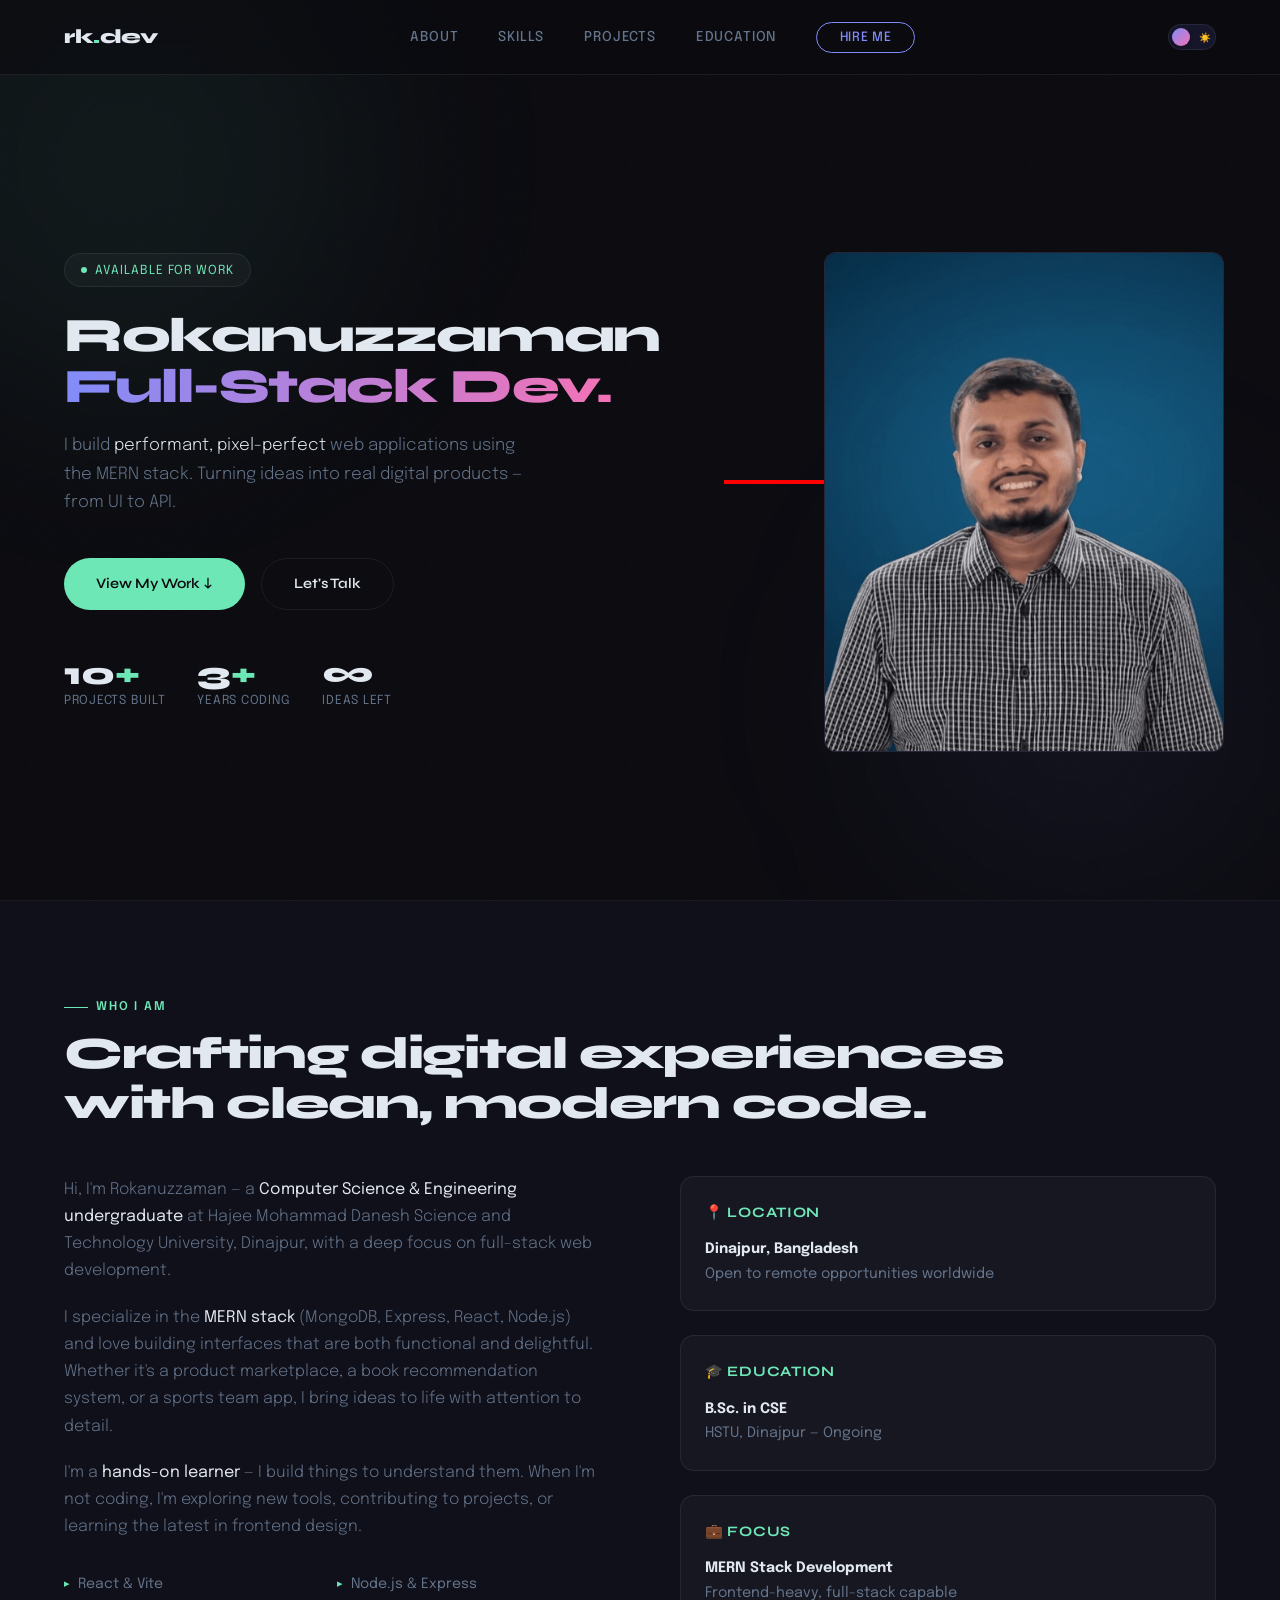
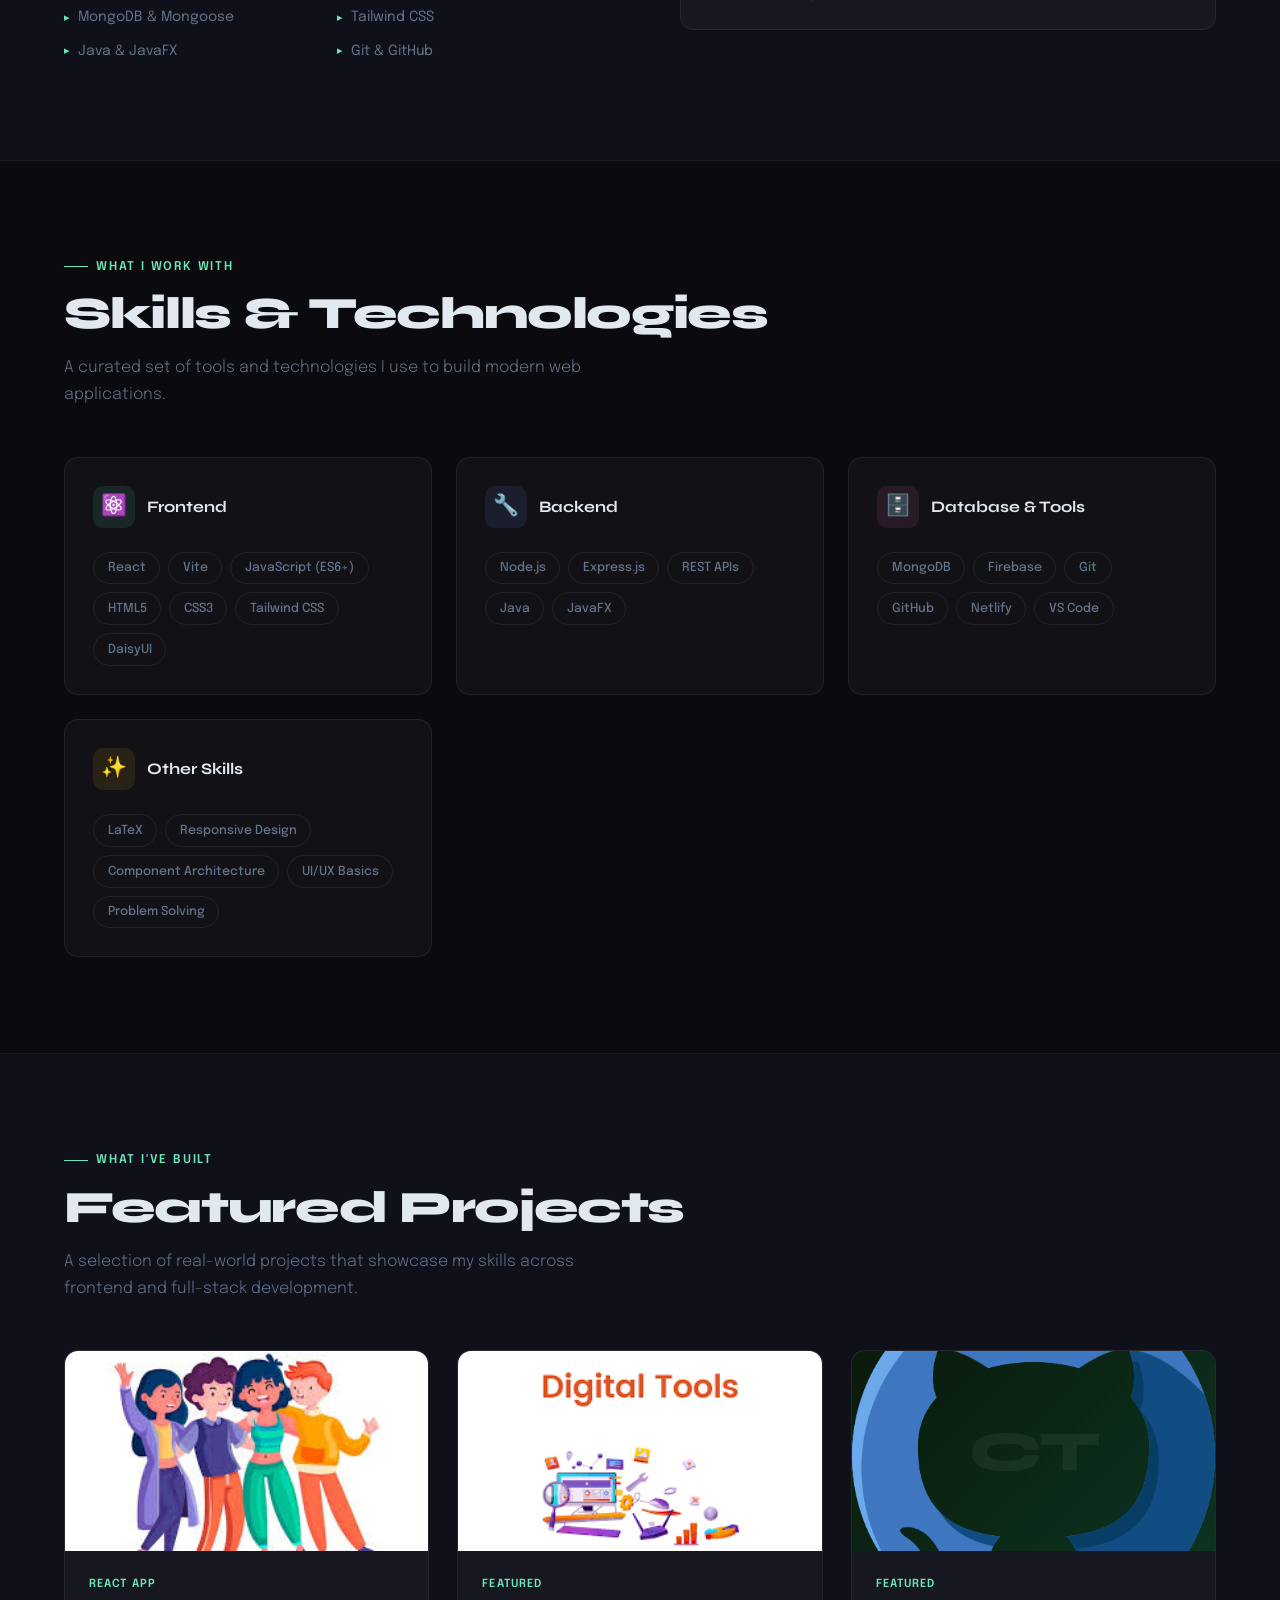
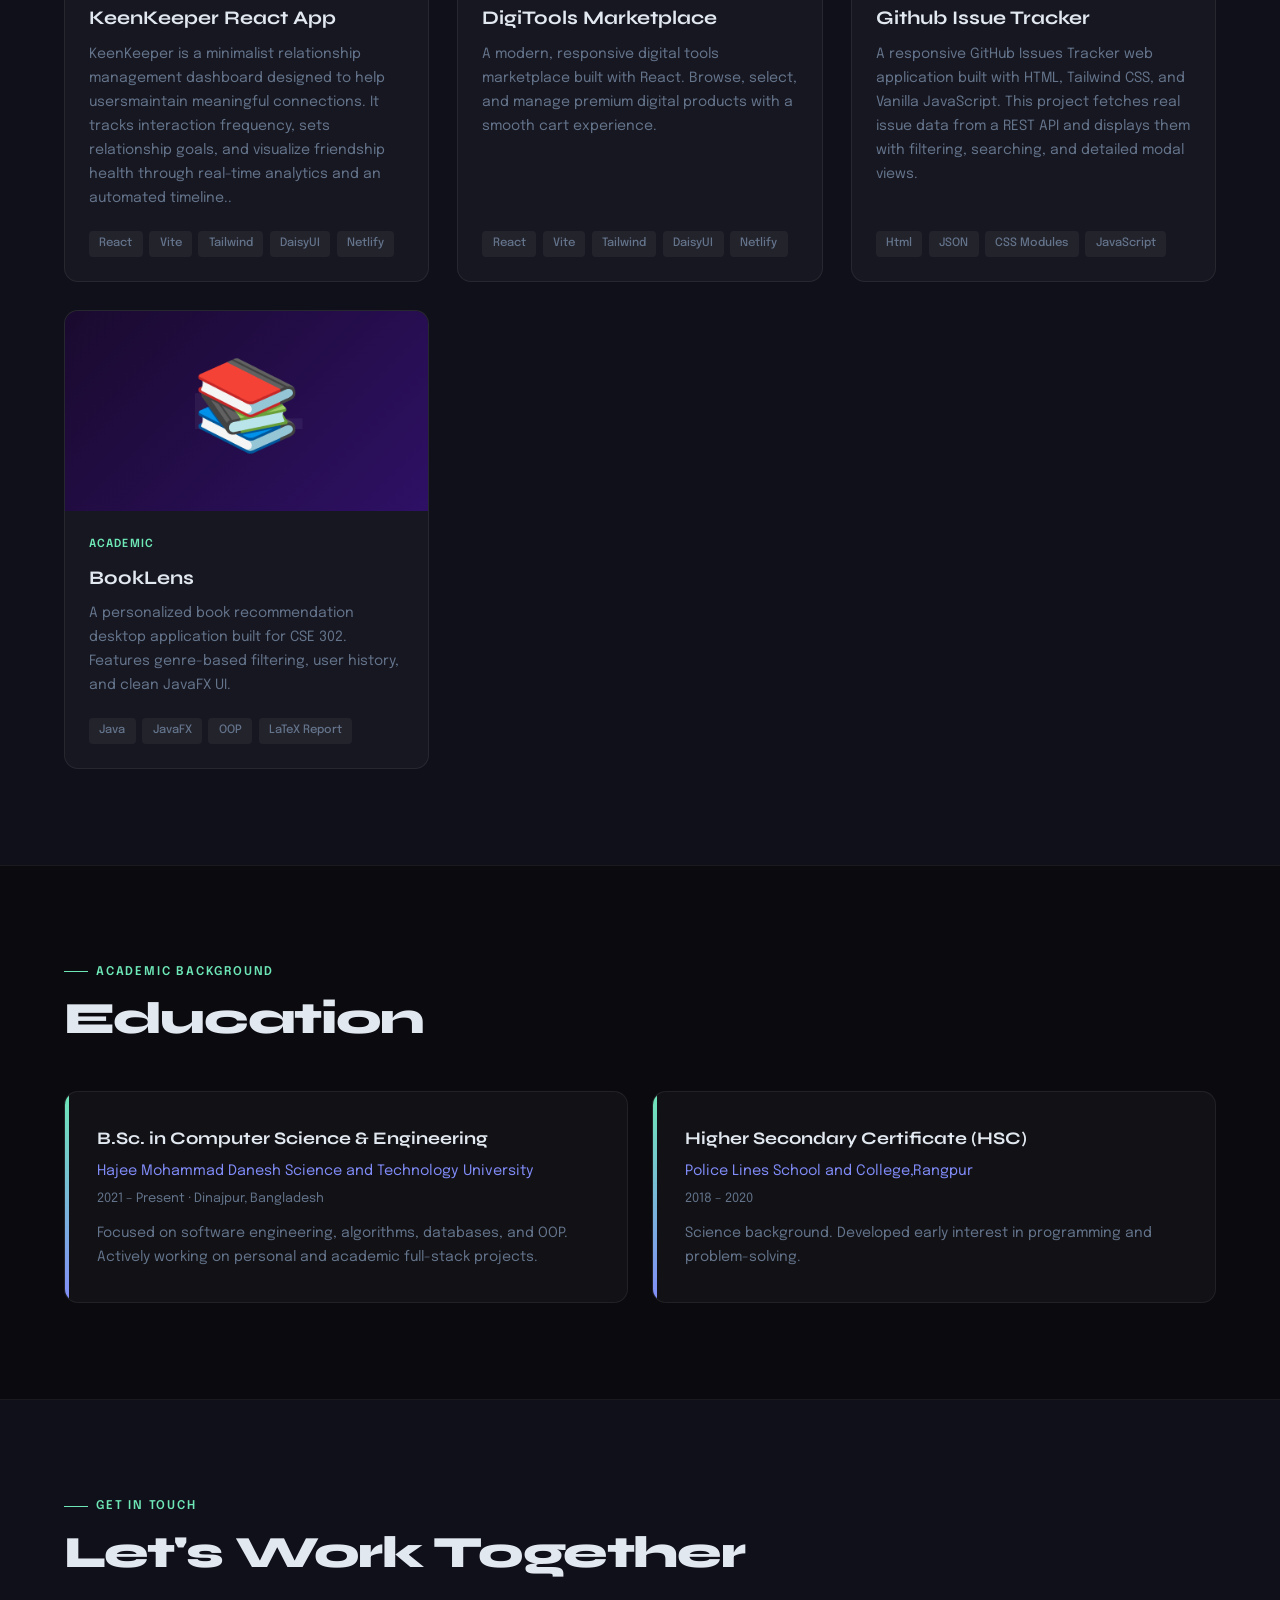
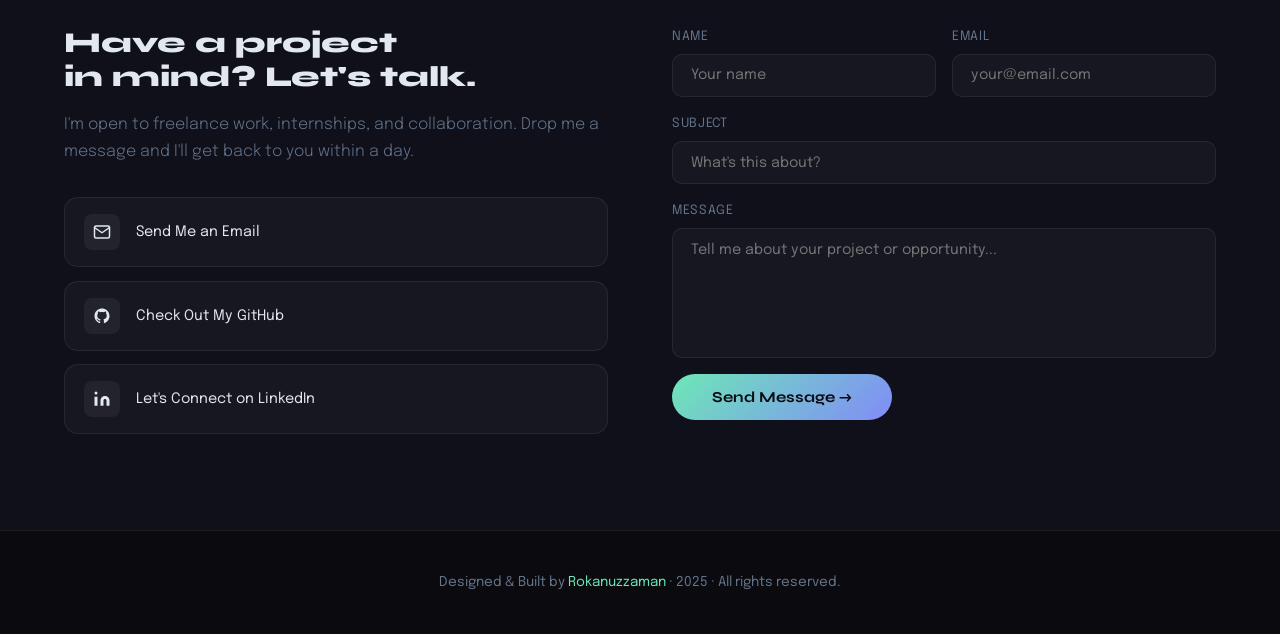
==== commit 878ed610: "project card update" ====
--- a/index.html
+++ b/index.html
@@ -215,20 +215,24 @@
         development.</p>
       <div class="projects-grid reveal">
 
+          <!-- Keen Keeper React app -->
         <div class="project-card">
-          <div class="project-thumb" style="background:linear-gradient(135deg,#0d1b2a,#1b2838)">
-            <span class="thumb-label">DT</span>
-            <span class="thumb-icon">🛒</span>
+          <div class="project-thumb" style="background:linear-gradient(135deg,#1a0a0a,#2e1010)">
+            <span class="thumb-label">BB</span>
+            <span style="object-fit: fill;" class="thumb-icon"><img width="400px"  src="./image/image.png" alt=""></span>
             <div class="project-overlay">
-              <a href="https://digitool-platform-react-app.netlify.app/" class="overlay-btn ob-demo">Live Demo</a>
-              <a href="https://github.com/rokan45/digital-tools-react-app" class="overlay-btn ob-code">GitHub Repo</a>
+              <a target="_blank" href="https://keen-keeper-react-communication-webap.netlify.app/" class="overlay-btn ob-demo">Live
+                Demo</a>
+              <a target="_blank" href="https://github.com/rokan45/keen-keeper-react-communication-webapp"
+                class="overlay-btn ob-code">GitHub Repo</a>
             </div>
           </div>
           <div class="project-body">
-            <div class="project-badge">Featured</div>
-            <h3 class="project-title">DigiTools Marketplace</h3>
-            <p class="project-desc">A digital tools marketplace with product listings, cart functionality, and
-              responsive layout. Built with Vite + React + Tailwind + DaisyUI.</p>
+            <div class="project-badge">React App</div>
+            <h3 class="project-title">KeenKeeper React App</h3>
+            <p class="project-desc">KeenKeeper is a minimalist relationship management dashboard designed to help
+              usersmaintain meaningful connections. It tracks interaction frequency, sets relationship goals, and
+              visualize friendship health through real-time analytics and an automated timeline..</p>
             <div class="project-stack">
               <span class="stack-tag">React</span>
               <span class="stack-tag">Vite</span>
@@ -239,13 +243,66 @@
           </div>
         </div>
 
+        <!-- digital tool projects -->
+        <div class="project-card">
+          <div class="project-thumb" style="background:linear-gradient(135deg,#0d1b2a,#1b2838)">
+            <span class="thumb-label">DT</span>
+            <span class="thumb-icon"><img src="./image/digitoolpng.png" width="400px" alt=""></span>
+            <div class="project-overlay">
+              <a href="https://digitool-platform-react-app.netlify.app/" target="_blank"
+                class="overlay-btn ob-demo">Live Demo</a>
+              <a href="https://github.com/rokan45/digital-tools-react-app" target="_blank"
+                class="overlay-btn ob-code">GitHub Repo</a>
+            </div>
+          </div>
+          <div class="project-body">
+            <div class="project-badge">Featured</div>
+            <h3 class="project-title">DigiTools Marketplace</h3>
+            <p class="project-desc">A modern, responsive digital tools marketplace built with React. Browse, select, and manage premium digital products with a smooth cart experience.</p>
+            <div class="project-stack">
+              <span class="stack-tag">React</span>
+              <span class="stack-tag">Vite</span>
+              <span class="stack-tag">Tailwind</span>
+              <span class="stack-tag">DaisyUI</span>
+              <span class="stack-tag">Netlify</span>
+            </div>
+          </div>
+        </div>
+
+        <!-- Github issue tracker -->
+        <div class="project-card">
+          <div class="project-thumb" style="background:linear-gradient(135deg,#0a1a0a,#0d3321)">
+            <span class="thumb-label">CT</span>
+            <span class="thumb-icon"><img style="object-fit: cover;" src="./image/github.png" alt=""></span>
+            <div class="project-overlay">
+              <a target="_blank" href="https://rokan45.github.io/project-github_issue_tracker/" class="overlay-btn ob-demo">Live
+                Demo</a>
+              <a target="_blank" href="https://github.com/rokan45/project-github_issue_tracker" class="overlay-btn ob-code">GitHub
+                Repo</a>
+            </div>
+          </div>
+          <div class="project-body">
+            <div class="project-badge">Featured</div>
+            <h3 class="project-title">Github Issue Tracker</h3>
+            <p class="project-desc">A responsive GitHub Issues Tracker web application built with HTML, Tailwind CSS, and Vanilla JavaScript. This project fetches real issue data from a REST API and displays them with filtering, searching, and detailed modal views.</p>
+            <div class="project-stack">
+              <span class="stack-tag">Html</span>
+              <span class="stack-tag">JSON</span>
+              <span class="stack-tag">CSS Modules</span>
+              <span class="stack-tag">JavaScript</span>
+            </div>
+          </div>
+        </div>
+
+      
+
         <div class="project-card">
           <div class="project-thumb" style="background:linear-gradient(135deg,#1a0a2e,#2e1065)">
             <span class="thumb-label">BL</span>
             <span class="thumb-icon">📚</span>
             <div class="project-overlay">
-              <a href="#" class="overlay-btn ob-demo">Live Demo</a>
-              <a href="https://github.com/rokan45/digital-tools-react-app" class="overlay-btn ob-code">GitHub Repo</a>
+              <a href="#" class="overlay-btn ob-demo">Demo Not Available</a>
+              <a target="_blank" href="https://github.com/rokan45/booklens-java-bookrecommedation-application" class="overlay-btn ob-code">GitHub Repo</a>
             </div>
           </div>
           <div class="project-body">
@@ -258,50 +315,6 @@
               <span class="stack-tag">JavaFX</span>
               <span class="stack-tag">OOP</span>
               <span class="stack-tag">LaTeX Report</span>
-            </div>
-          </div>
-        </div>
-
-        <div class="project-card">
-          <div class="project-thumb" style="background:linear-gradient(135deg,#0a1a0a,#0d3321)">
-            <span class="thumb-label">CT</span>
-            <span class="thumb-icon">🏏</span>
-            <div class="project-overlay">
-              <a href="#" class="overlay-btn ob-demo">Live Demo</a>
-              <a href="#" class="overlay-btn ob-code">GitHub</a>
-            </div>
-          </div>
-          <div class="project-body">
-            <div class="project-badge">React App</div>
-            <h3 class="project-title">Cricket Team Builder</h3>
-            <p class="project-desc">An interactive cricket team selection app. Browse players, manage budget, and pick
-              your squad. Features player cards with dynamic JSON data.</p>
-            <div class="project-stack">
-              <span class="stack-tag">React</span>
-              <span class="stack-tag">JSON</span>
-              <span class="stack-tag">CSS Modules</span>
-            </div>
-          </div>
-        </div>
-
-        <div class="project-card">
-          <div class="project-thumb" style="background:linear-gradient(135deg,#1a0a0a,#2e1010)">
-            <span class="thumb-label">BB</span>
-            <span class="thumb-icon">💰</span>
-            <div class="project-overlay">
-              <a href="#" class="overlay-btn ob-demo">Live Demo</a>
-              <a href="#" class="overlay-btn ob-code">GitHub</a>
-            </div>
-          </div>
-          <div class="project-body">
-            <div class="project-badge">React App</div>
-            <h3 class="project-title">BashBazar Pricing Page</h3>
-            <p class="project-desc">A responsive SaaS pricing page with dynamic pricing cards driven by JSON data,
-              mobile-toggle navbar, and lucide-react icons.</p>
-            <div class="project-stack">
-              <span class="stack-tag">React</span>
-              <span class="stack-tag">Lucide React</span>
-              <span class="stack-tag">Responsive</span>
             </div>
           </div>
         </div>
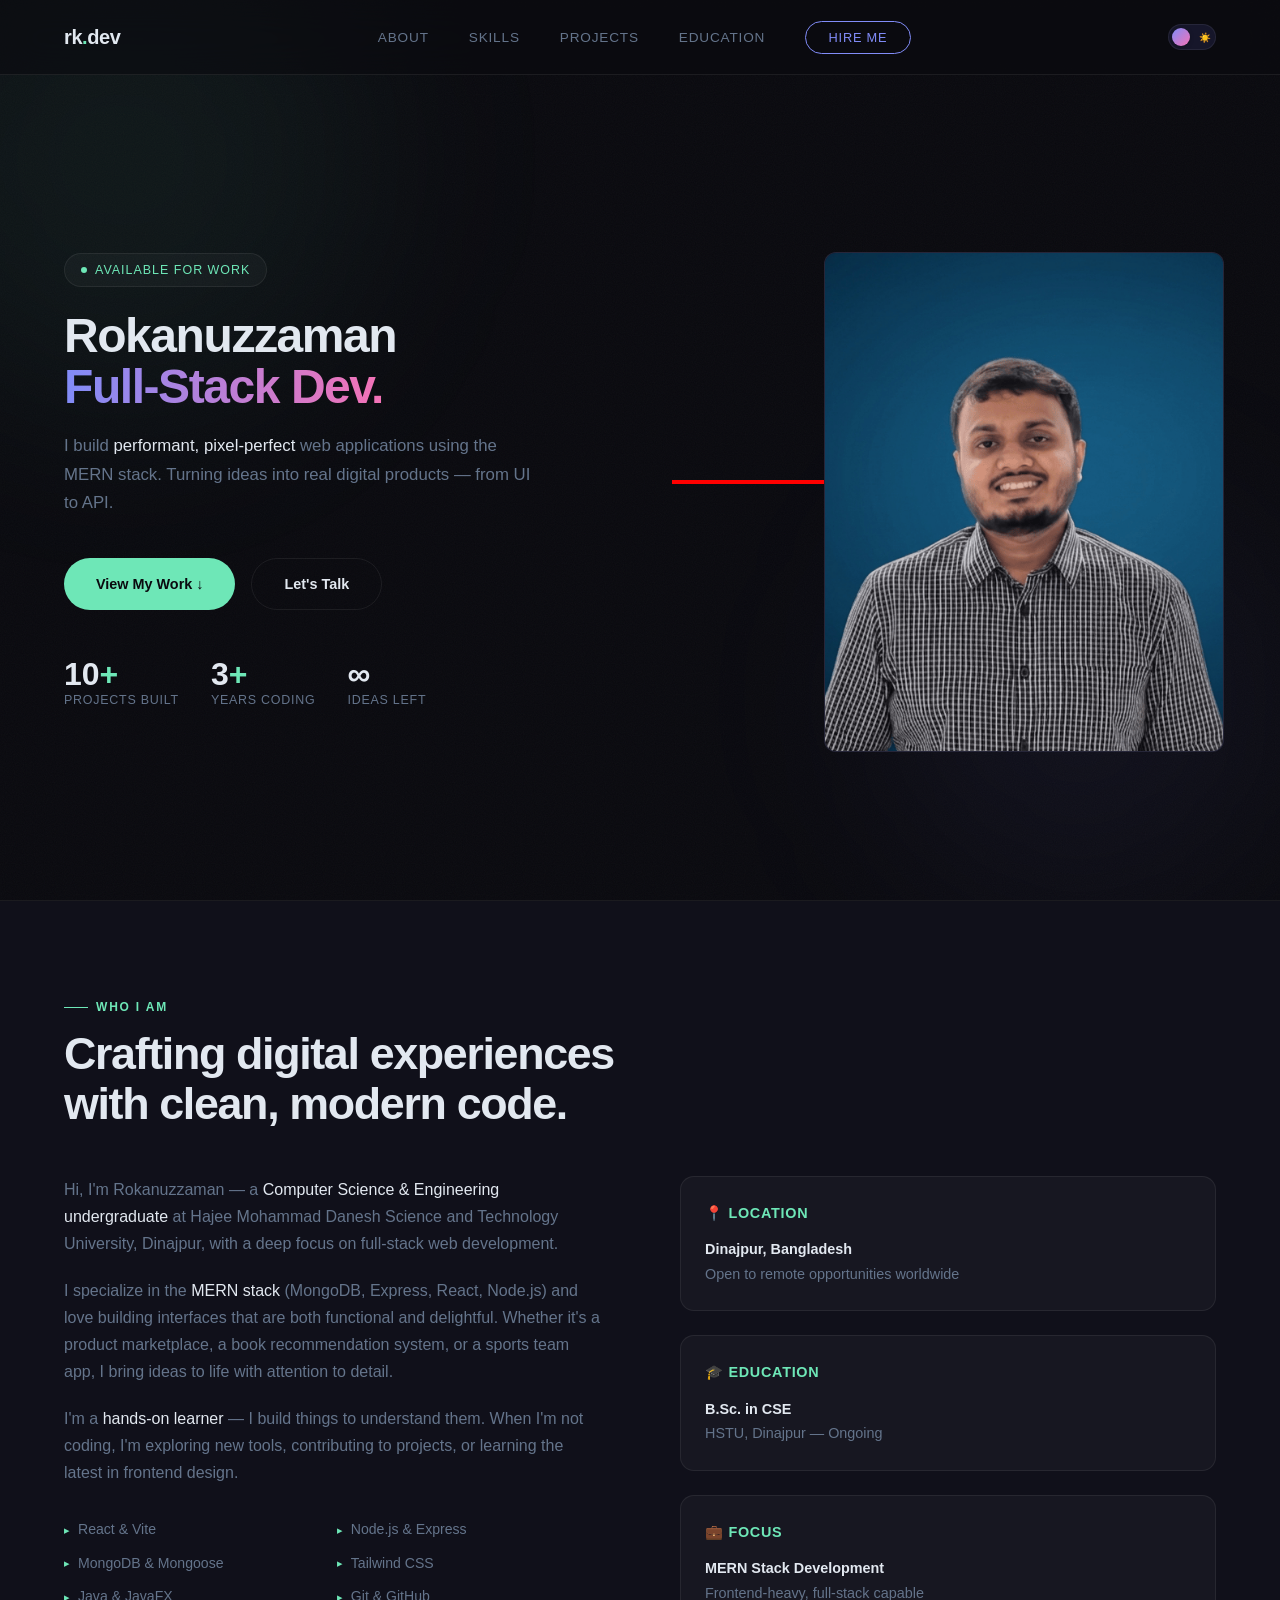
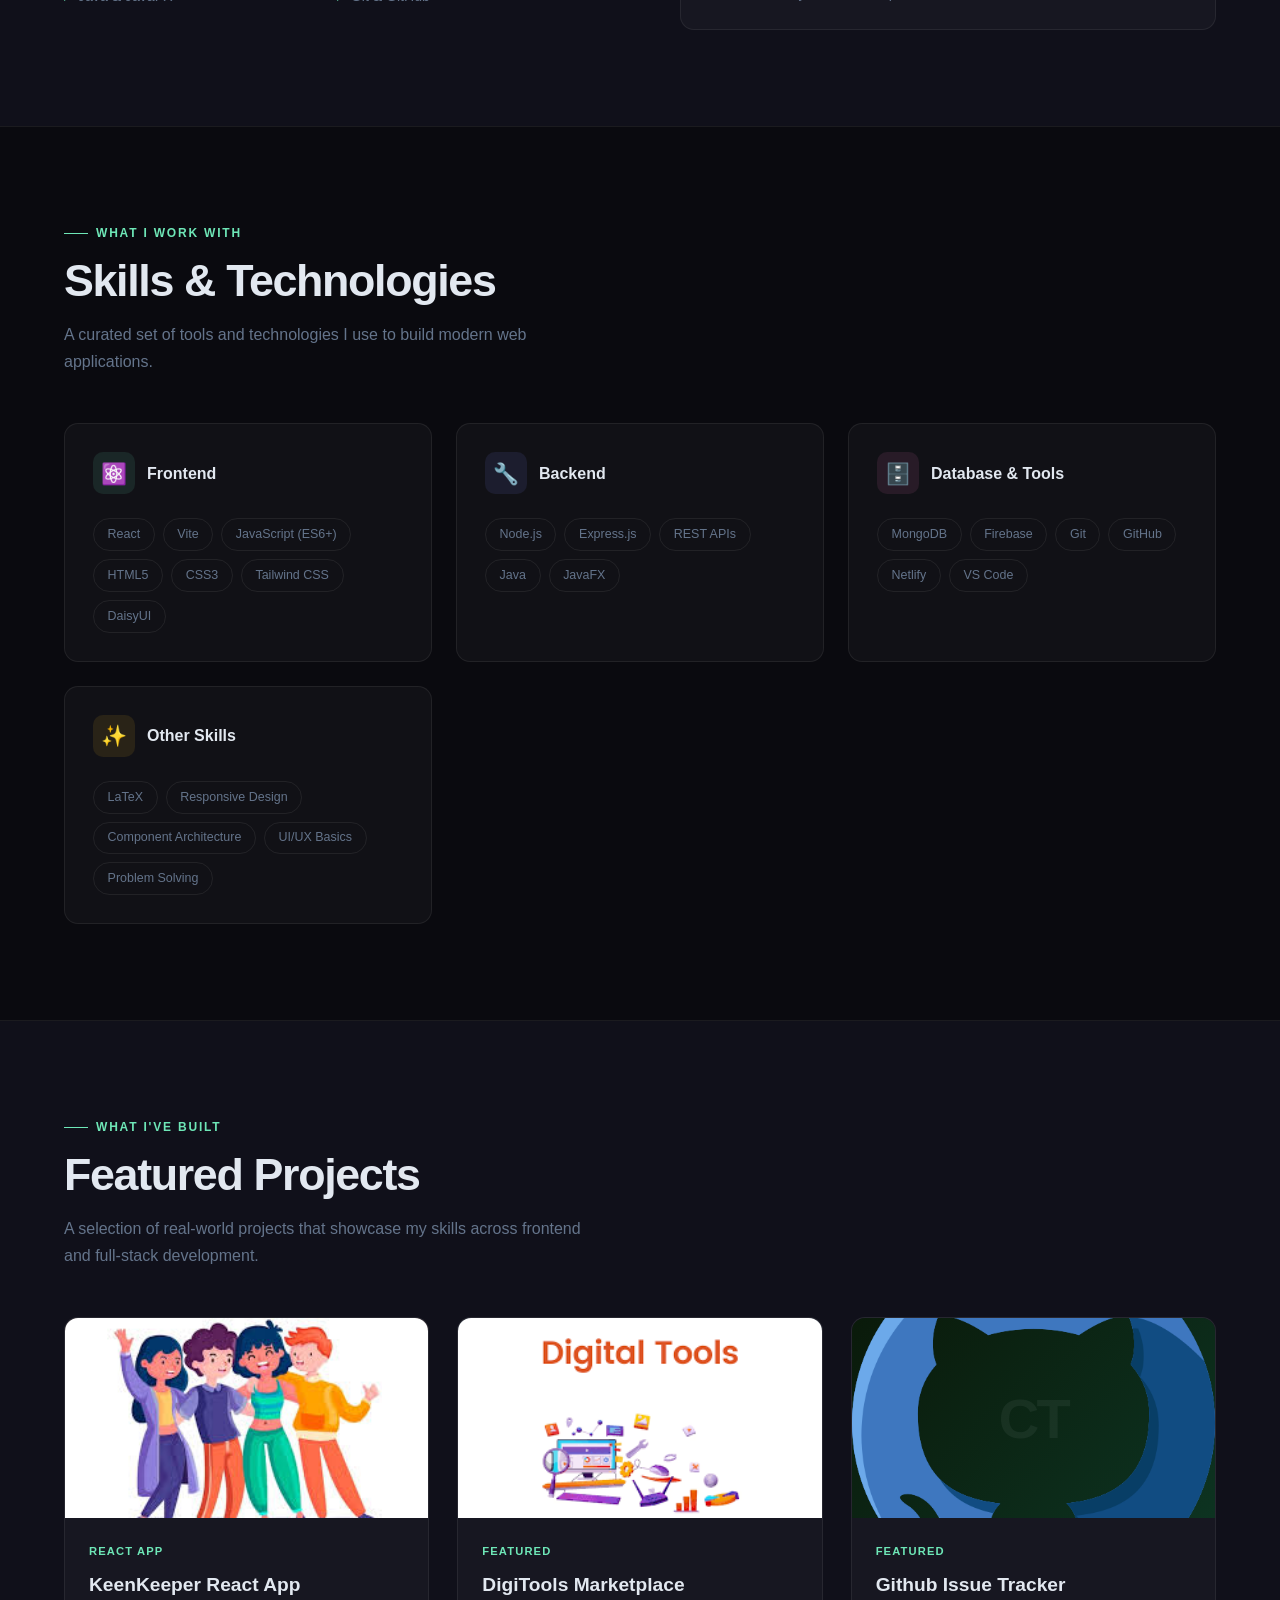
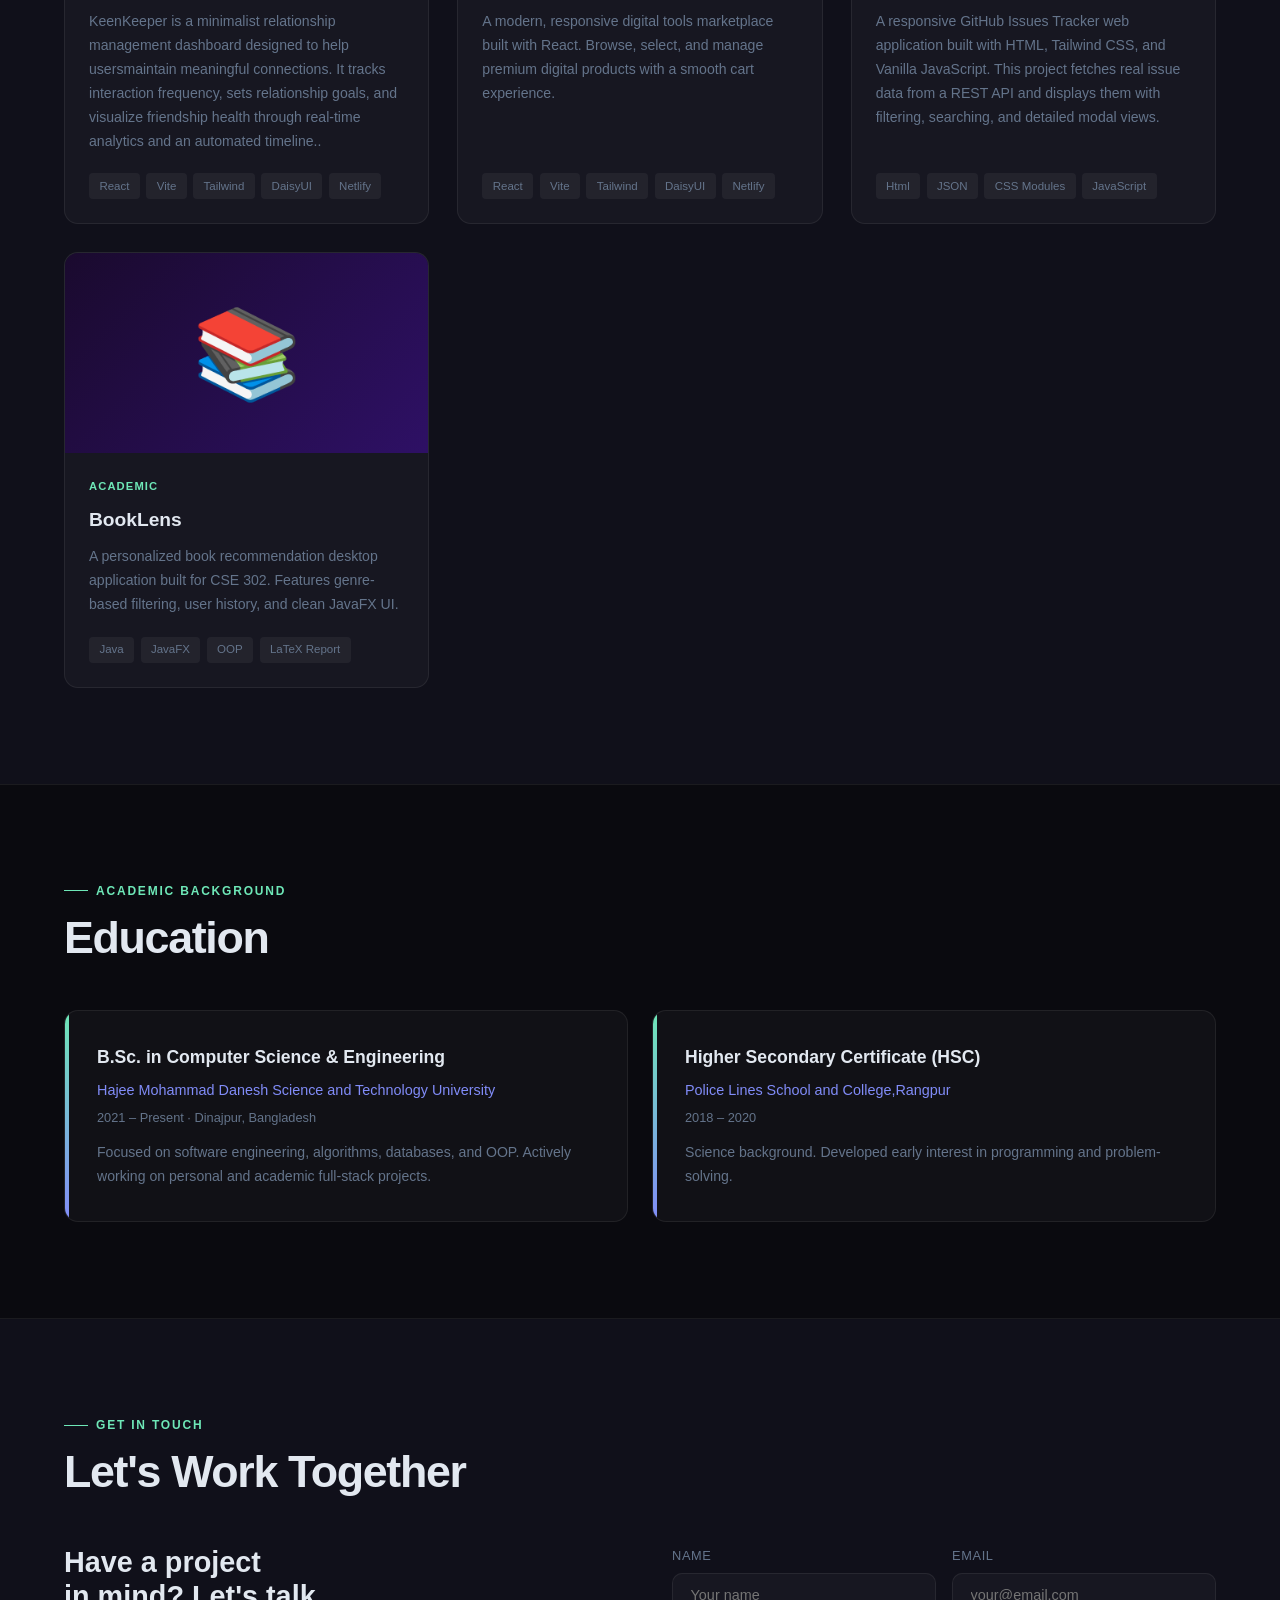
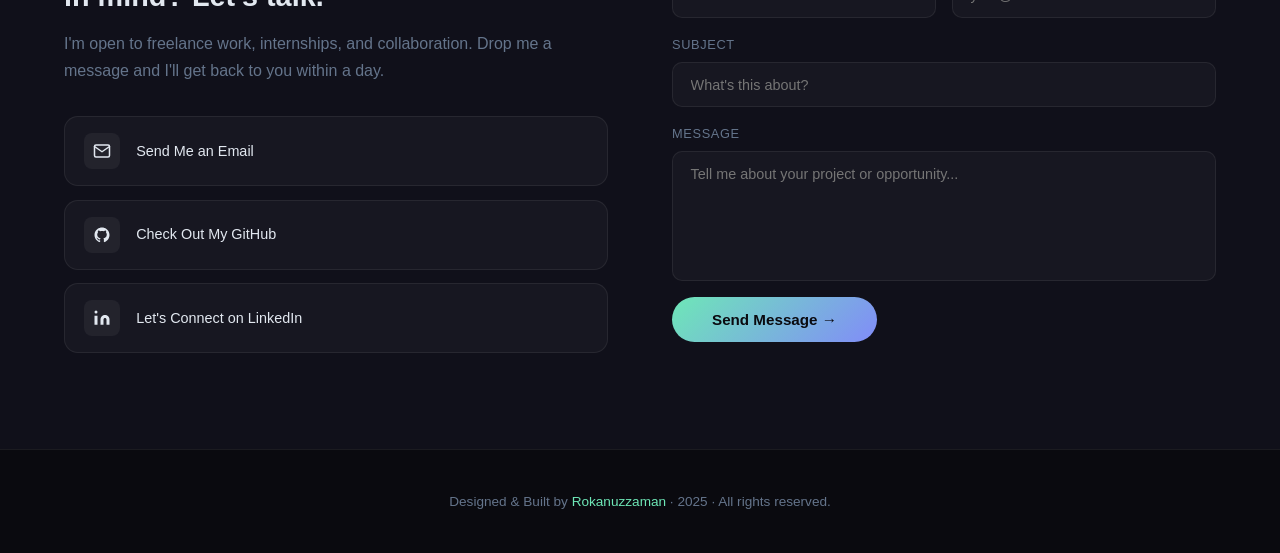
==== commit 2c83b248: "update portfolio font as roboto for whole site" ====
--- a/index.html
+++ b/index.html
@@ -5,9 +5,10 @@
   <meta charset="UTF-8" />
   <meta name="viewport" content="width=device-width, initial-scale=1.0" />
   <title>Rokanuzzaman | Full-Stack Developer</title>
-  <link
-    href="https://fonts.googleapis.com/css2?family=Syne:wght@400;600;700;800&family=Epilogue:ital,wght@0,300;0,400;0,500;1,300&display=swap"
-    rel="stylesheet" />
+  <link rel="preconnect" href="https://fonts.googleapis.com">
+  <link rel="preconnect" href="https://fonts.gstatic.com" crossorigin>
+  <link href="https://fonts.googleapis.com/css2?family=Roboto:ital,wght@0,100..900;1,100..900&display=swap"
+    rel="stylesheet">
   <link rel="stylesheet" href="./style/style.css">
 
 </head>
@@ -215,13 +216,14 @@
         development.</p>
       <div class="projects-grid reveal">
 
-          <!-- Keen Keeper React app -->
+        <!-- Keen Keeper React app -->
         <div class="project-card">
           <div class="project-thumb" style="background:linear-gradient(135deg,#1a0a0a,#2e1010)">
             <span class="thumb-label">BB</span>
-            <span style="object-fit: fill;" class="thumb-icon"><img width="400px"  src="./image/image.png" alt=""></span>
+            <span style="object-fit: fill;" class="thumb-icon"><img width="400px" src="./image/image.png" alt=""></span>
             <div class="project-overlay">
-              <a target="_blank" href="https://keen-keeper-react-communication-webap.netlify.app/" class="overlay-btn ob-demo">Live
+              <a target="_blank" href="https://keen-keeper-react-communication-webap.netlify.app/"
+                class="overlay-btn ob-demo">Live
                 Demo</a>
               <a target="_blank" href="https://github.com/rokan45/keen-keeper-react-communication-webapp"
                 class="overlay-btn ob-code">GitHub Repo</a>
@@ -258,7 +260,8 @@
           <div class="project-body">
             <div class="project-badge">Featured</div>
             <h3 class="project-title">DigiTools Marketplace</h3>
-            <p class="project-desc">A modern, responsive digital tools marketplace built with React. Browse, select, and manage premium digital products with a smooth cart experience.</p>
+            <p class="project-desc">A modern, responsive digital tools marketplace built with React. Browse, select, and
+              manage premium digital products with a smooth cart experience.</p>
             <div class="project-stack">
               <span class="stack-tag">React</span>
               <span class="stack-tag">Vite</span>
@@ -275,16 +278,20 @@
             <span class="thumb-label">CT</span>
             <span class="thumb-icon"><img style="object-fit: cover;" src="./image/github.png" alt=""></span>
             <div class="project-overlay">
-              <a target="_blank" href="https://rokan45.github.io/project-github_issue_tracker/" class="overlay-btn ob-demo">Live
+              <a target="_blank" href="https://rokan45.github.io/project-github_issue_tracker/"
+                class="overlay-btn ob-demo">Live
                 Demo</a>
-              <a target="_blank" href="https://github.com/rokan45/project-github_issue_tracker" class="overlay-btn ob-code">GitHub
+              <a target="_blank" href="https://github.com/rokan45/project-github_issue_tracker"
+                class="overlay-btn ob-code">GitHub
                 Repo</a>
             </div>
           </div>
           <div class="project-body">
             <div class="project-badge">Featured</div>
             <h3 class="project-title">Github Issue Tracker</h3>
-            <p class="project-desc">A responsive GitHub Issues Tracker web application built with HTML, Tailwind CSS, and Vanilla JavaScript. This project fetches real issue data from a REST API and displays them with filtering, searching, and detailed modal views.</p>
+            <p class="project-desc">A responsive GitHub Issues Tracker web application built with HTML, Tailwind CSS,
+              and Vanilla JavaScript. This project fetches real issue data from a REST API and displays them with
+              filtering, searching, and detailed modal views.</p>
             <div class="project-stack">
               <span class="stack-tag">Html</span>
               <span class="stack-tag">JSON</span>
@@ -294,7 +301,7 @@
           </div>
         </div>
 
-      
+
 
         <div class="project-card">
           <div class="project-thumb" style="background:linear-gradient(135deg,#1a0a2e,#2e1065)">
@@ -302,7 +309,8 @@
             <span class="thumb-icon">📚</span>
             <div class="project-overlay">
               <a href="#" class="overlay-btn ob-demo">Demo Not Available</a>
-              <a target="_blank" href="https://github.com/rokan45/booklens-java-bookrecommedation-application" class="overlay-btn ob-code">GitHub Repo</a>
+              <a target="_blank" href="https://github.com/rokan45/booklens-java-bookrecommedation-application"
+                class="overlay-btn ob-code">GitHub Repo</a>
             </div>
           </div>
           <div class="project-body">
@@ -445,14 +453,7 @@
     });
 
     // Custom cursor
-    const cursor = document.getElementById('cursor');
-    const ring = document.getElementById('cursor-ring');
-    document.addEventListener('mousemove', e => {
-      cursor.style.left = e.clientX + 'px';
-      cursor.style.top = e.clientY + 'px';
-      ring.style.left = e.clientX + 'px';
-      ring.style.top = e.clientY + 'px';
-    });
+
     document.querySelectorAll('a,button,.project-card,.skill-group').forEach(el => {
       el.addEventListener('mouseenter', () => {
         cursor.style.width = '20px'; cursor.style.height = '20px';
--- a/style/style.css
+++ b/style/style.css
@@ -318,12 +318,12 @@
   }
   .project-card:hover .project-overlay { opacity:1; }
   .overlay-btn {
-    padding:.5rem 1.2rem; border-radius:99px;
+    padding:.3rem 1.2rem; border-radius:10px;
     font-size:.8rem; font-weight:600; cursor:pointer;
     transition:.2s;
   }
   .ob-demo { background:var(--accent); color:#0a0a0f; }
-  .ob-code { background:rgb(235, 217, 138); color:var(--text); border:1px solid rgba(255,255,255,.3); }
+  .ob-code { background:rgb(25, 77, 84); color:var(--text); border:1px solid rgba(255,255,255,.3); }
   .ob-demo:hover { filter:brightness(1.1); }
   .ob-code:hover { border-color:var(--text); }
   .project-body { padding:1.5rem; flex:1; display:flex; flex-direction:column; }
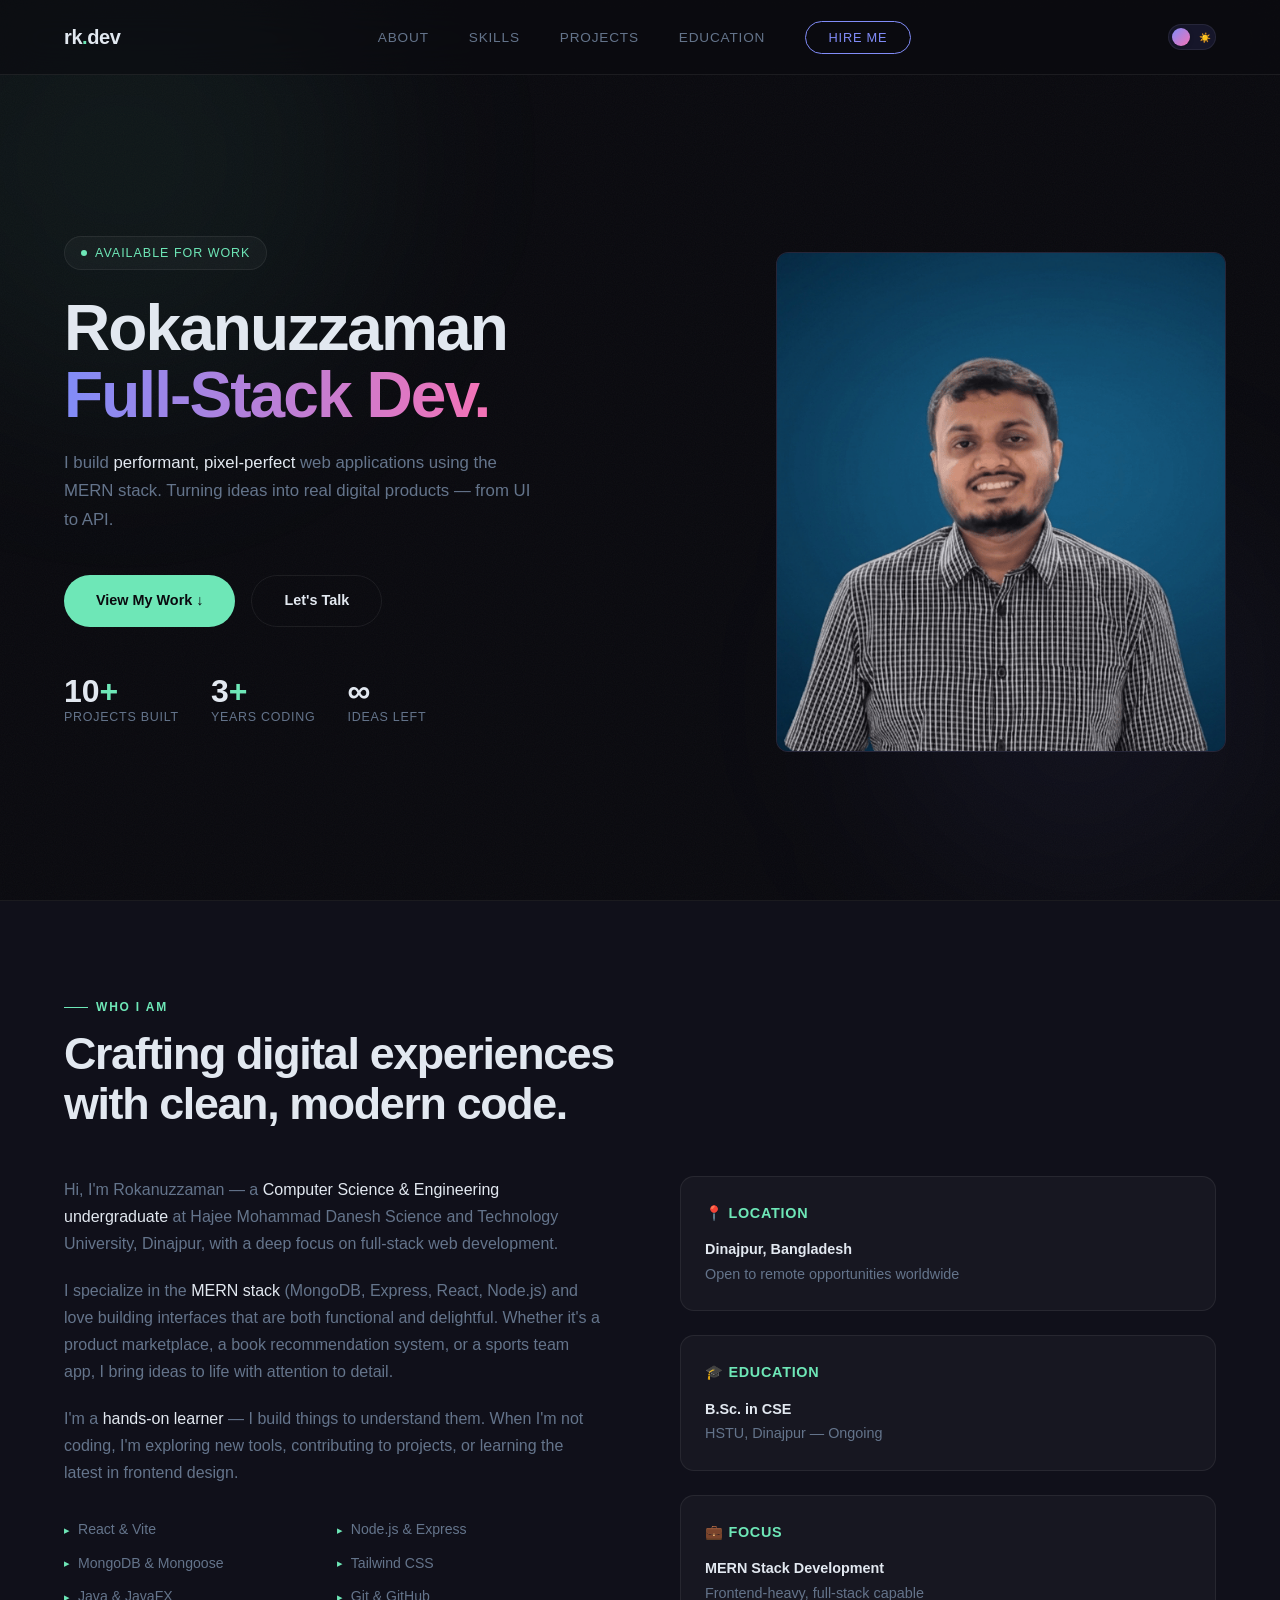
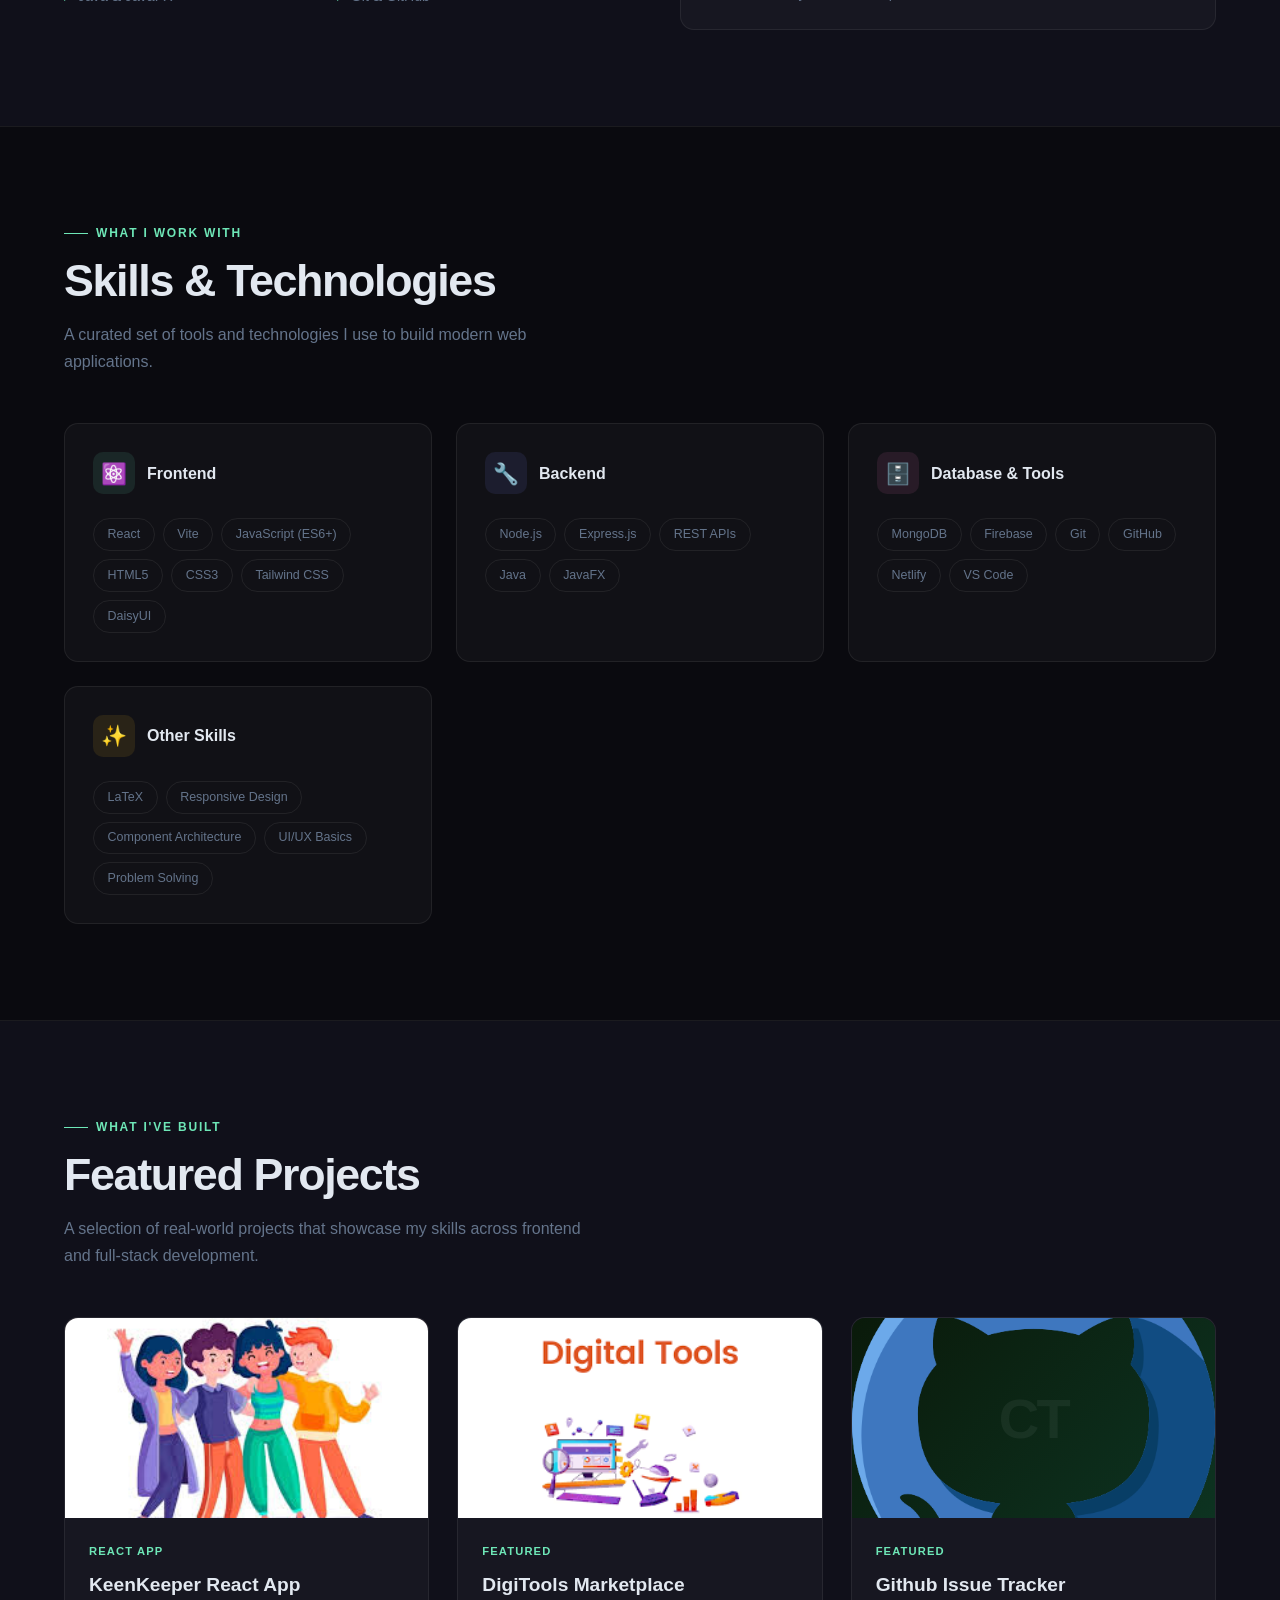
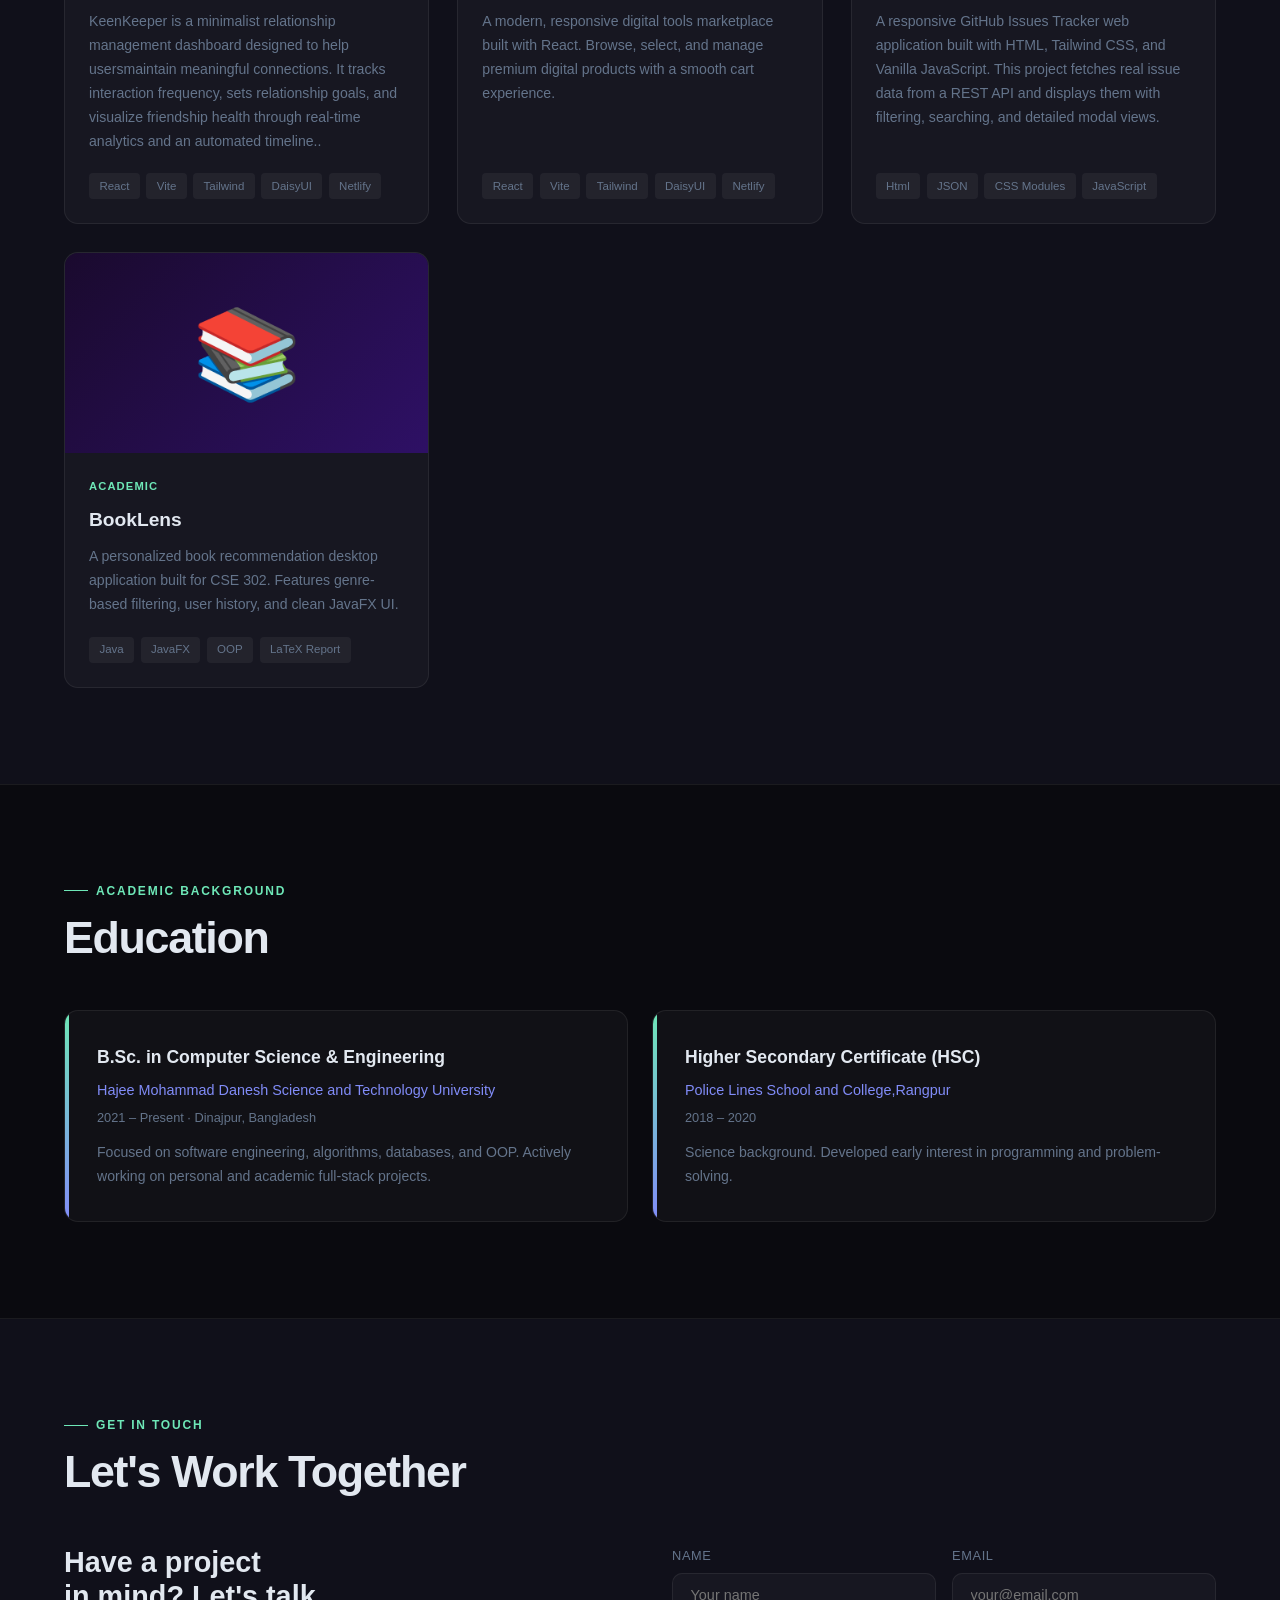
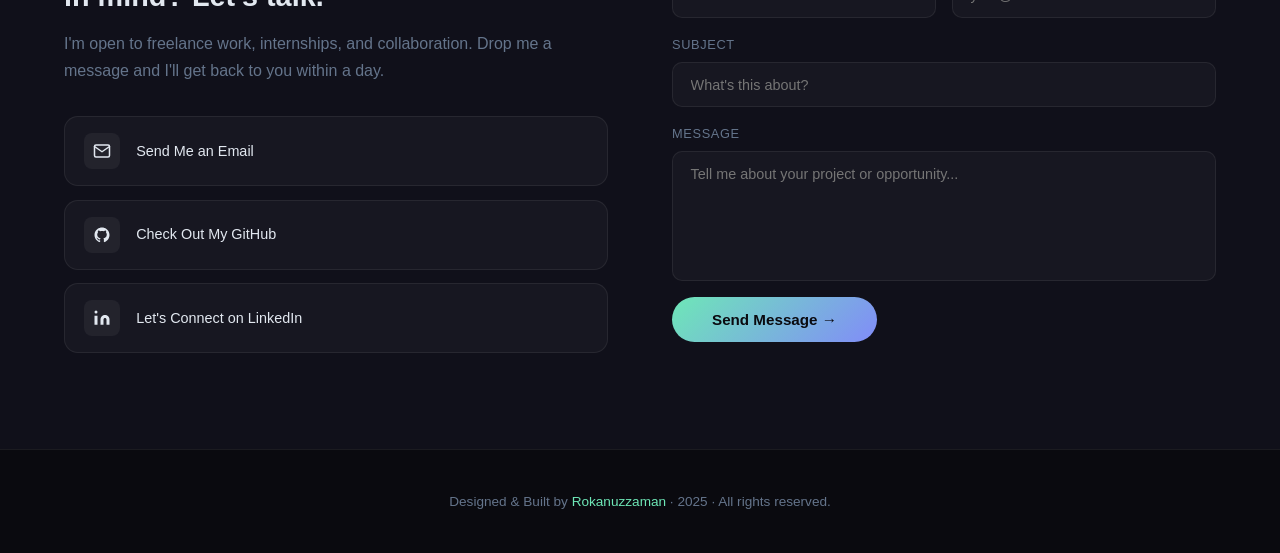
==== commit 857dab5e: "hero container update" ====
--- a/index.html
+++ b/index.html
@@ -82,9 +82,9 @@
         </div>
       </div>
 
-      <div class="hero-visual" style="border: 2px solid red; ">
+      <div class="hero-visual">
         <div class="hero-badge"
-          style="animation:float 3s .5s ease-in-out infinite; padding:0; overflow:hidden; width:400px; height:500px;">
+          style="animation:float 3s .5s ease-in-out infinite; padding:0; overflow:hidden; width:450px; height:500px;">
           <img style="width:100%; height:100%; object-fit:cover; display:block;" src="./image/Gitprofile (4).png"
             alt="My photo">
         </div>
--- a/style/style.css
+++ b/style/style.css
@@ -134,7 +134,7 @@
   }
   .hero-name {
     font-family: var(--ff-head);
-    font-size: clamp(2rem, 5.5vw, 3rem);
+    font-size: clamp(2rem, 5.5vw, 4rem);
     font-weight: 800; line-height: 1.05;
     letter-spacing: -.03em;
     animation: fadeUp .6s .1s ease both;
